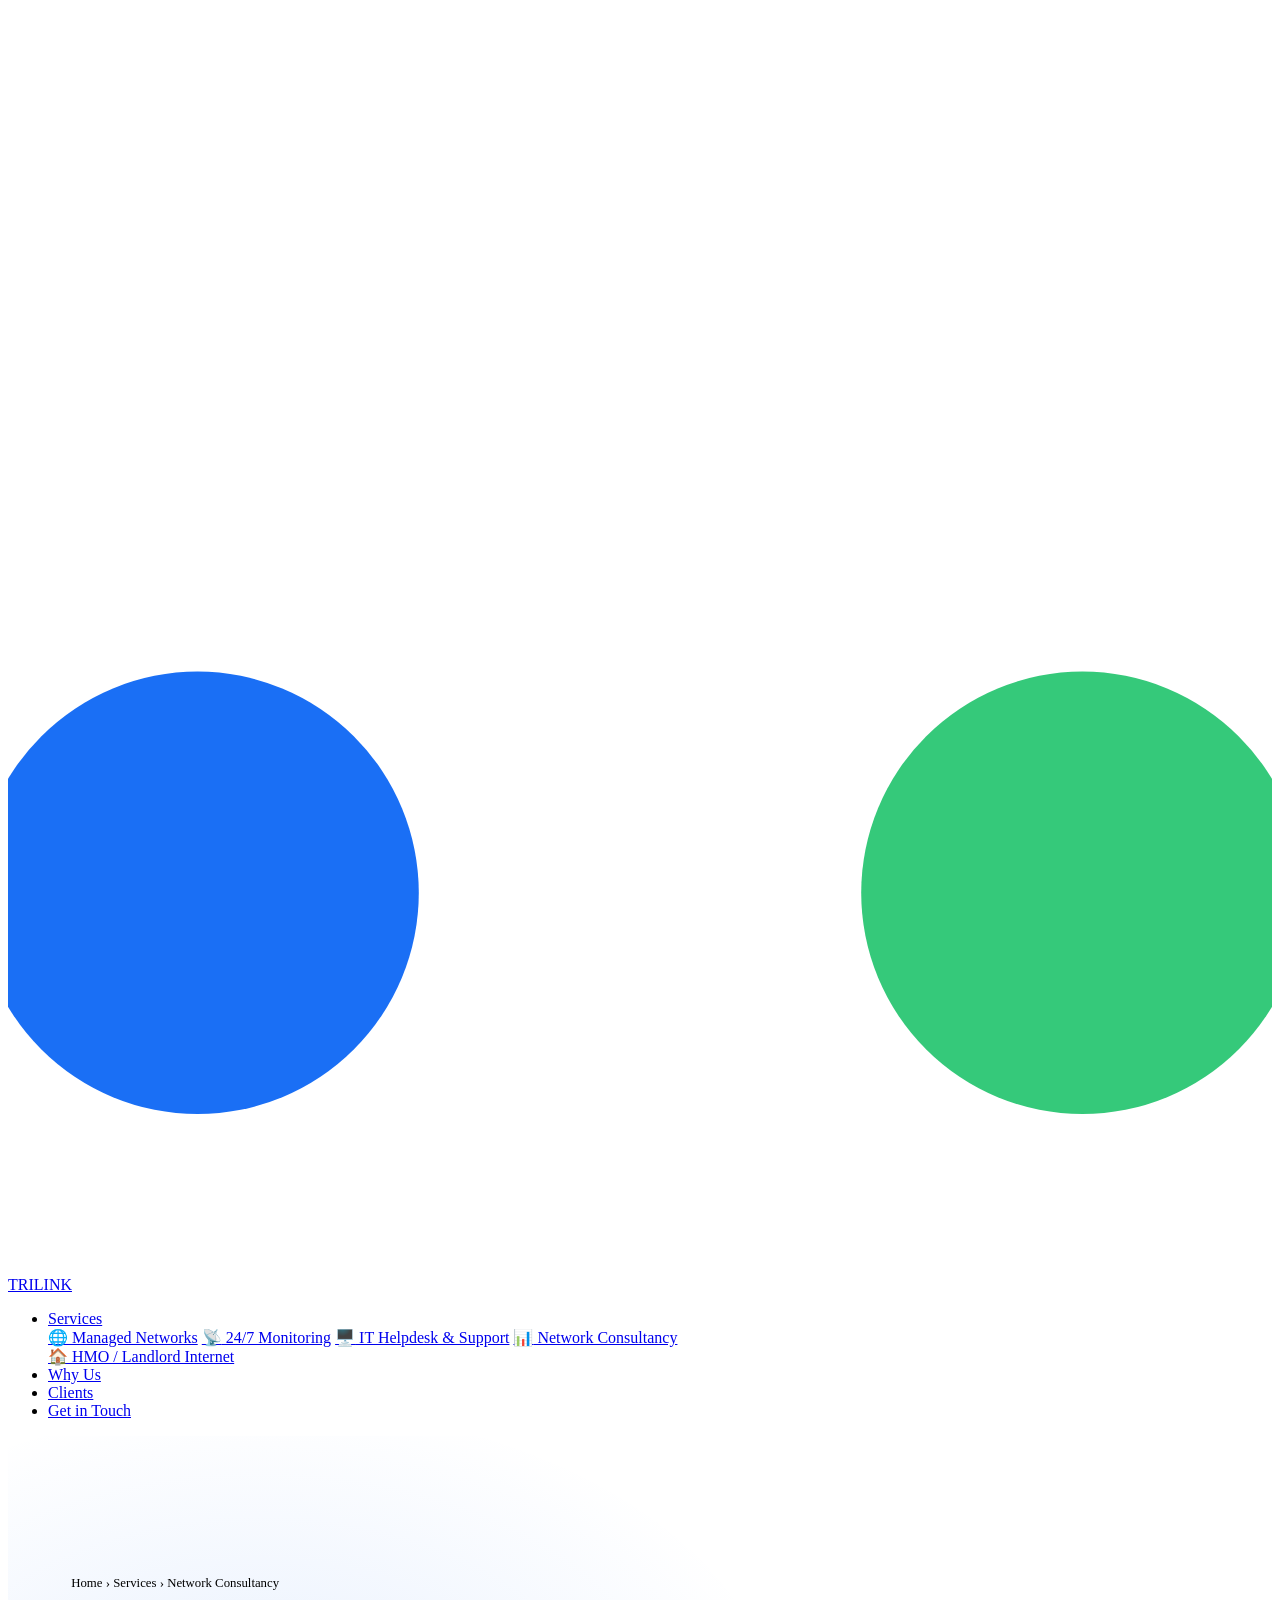
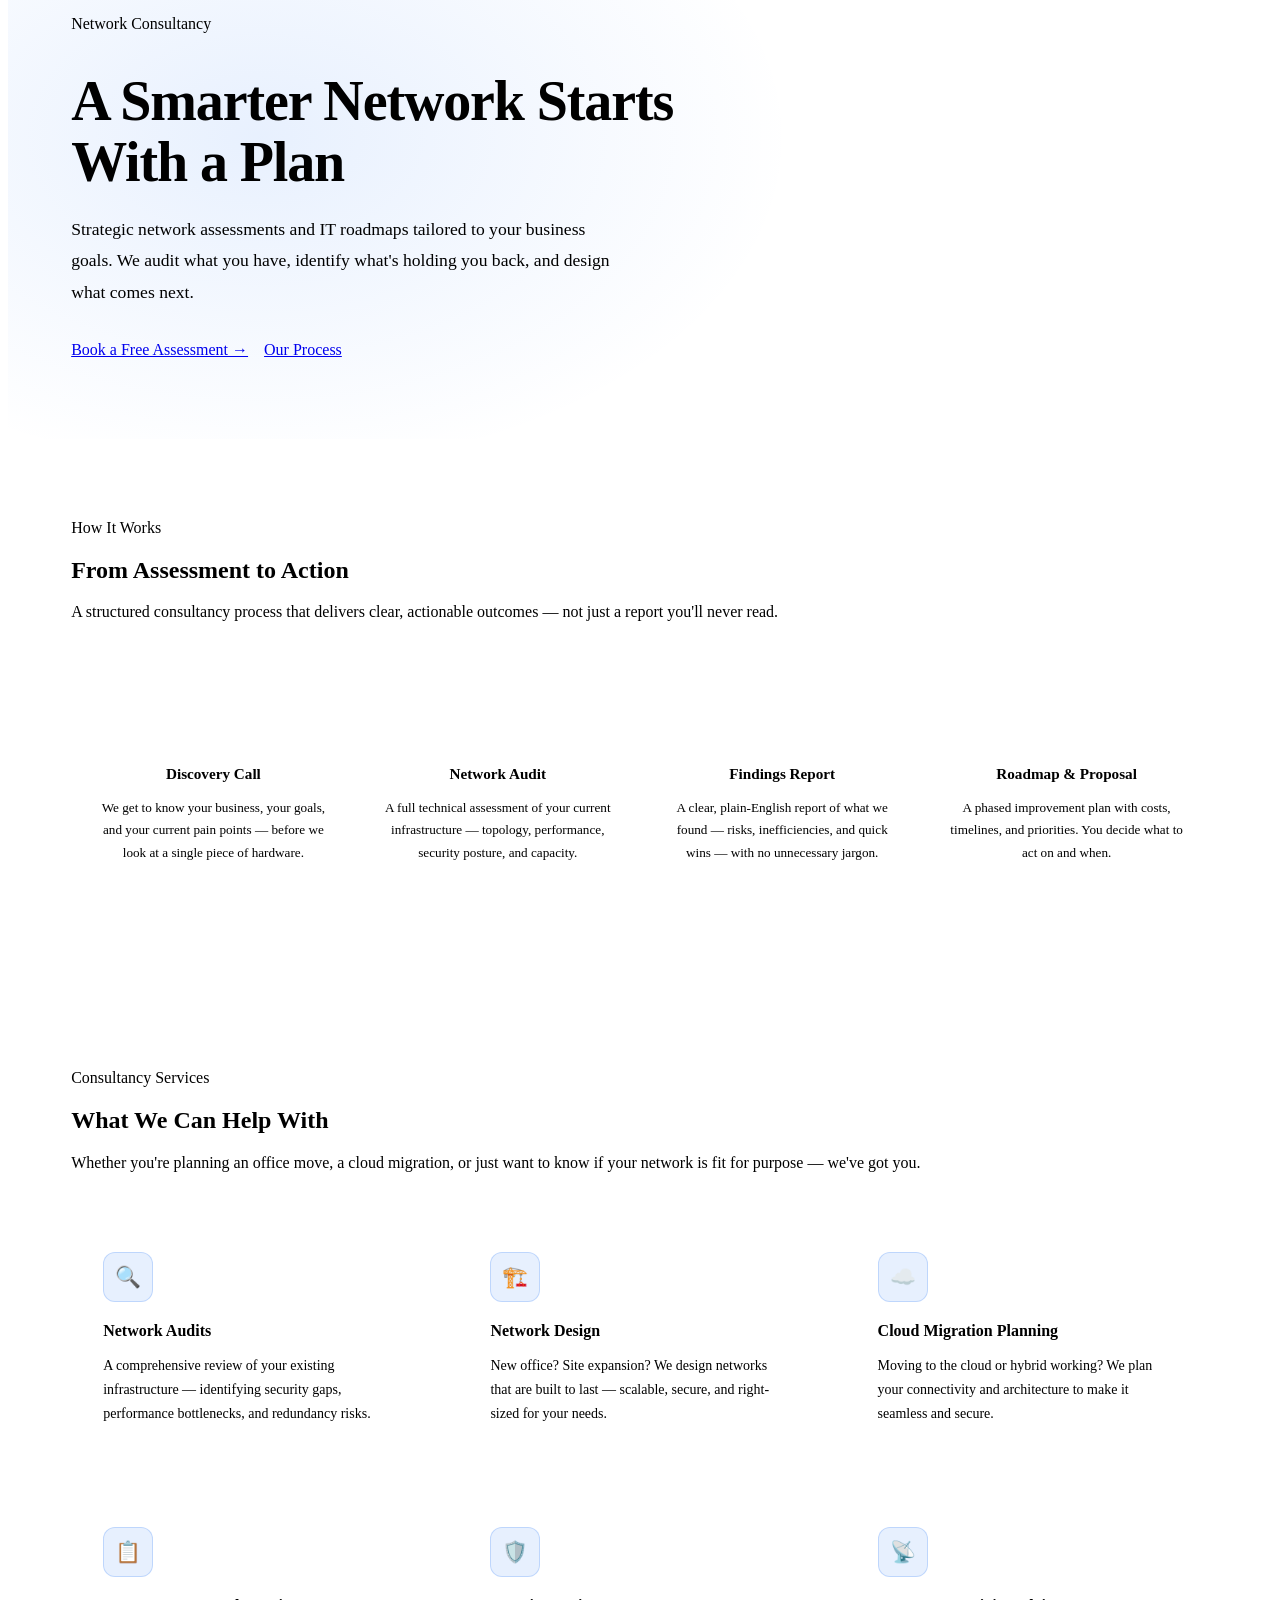
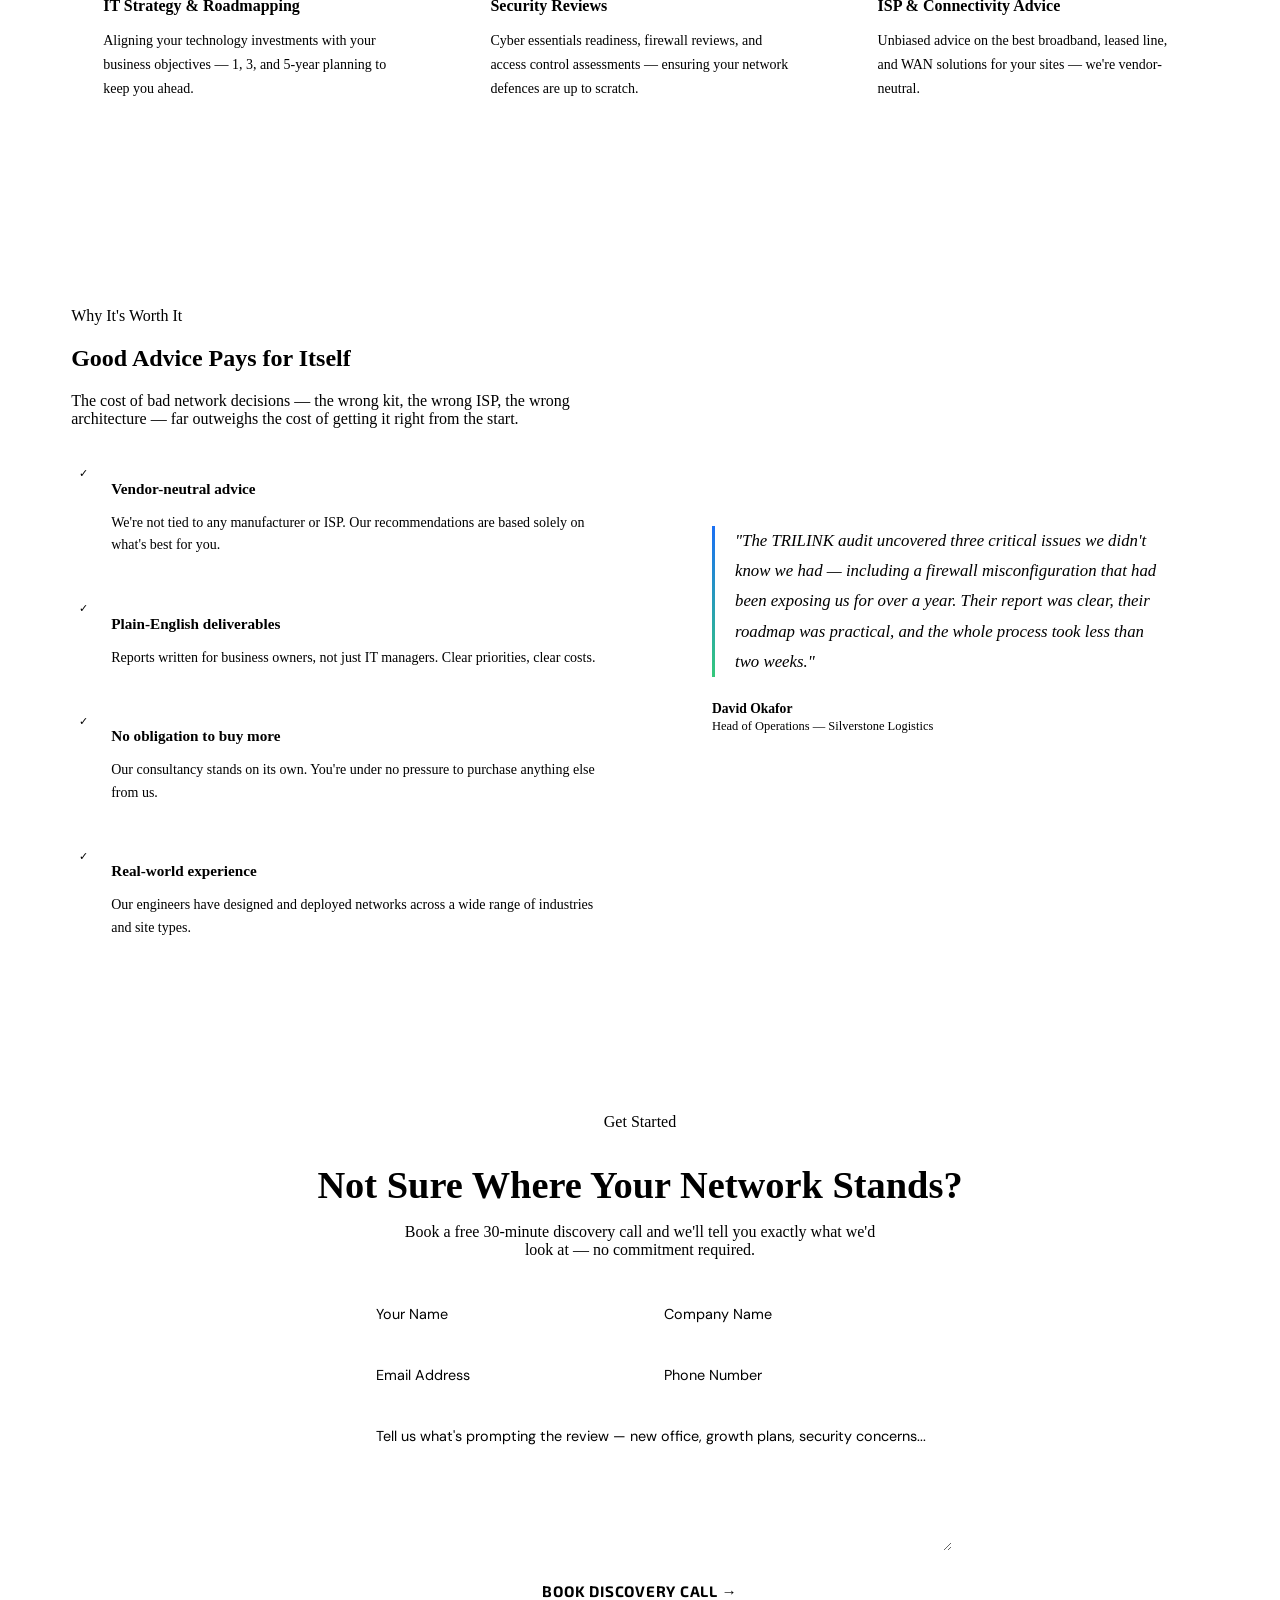
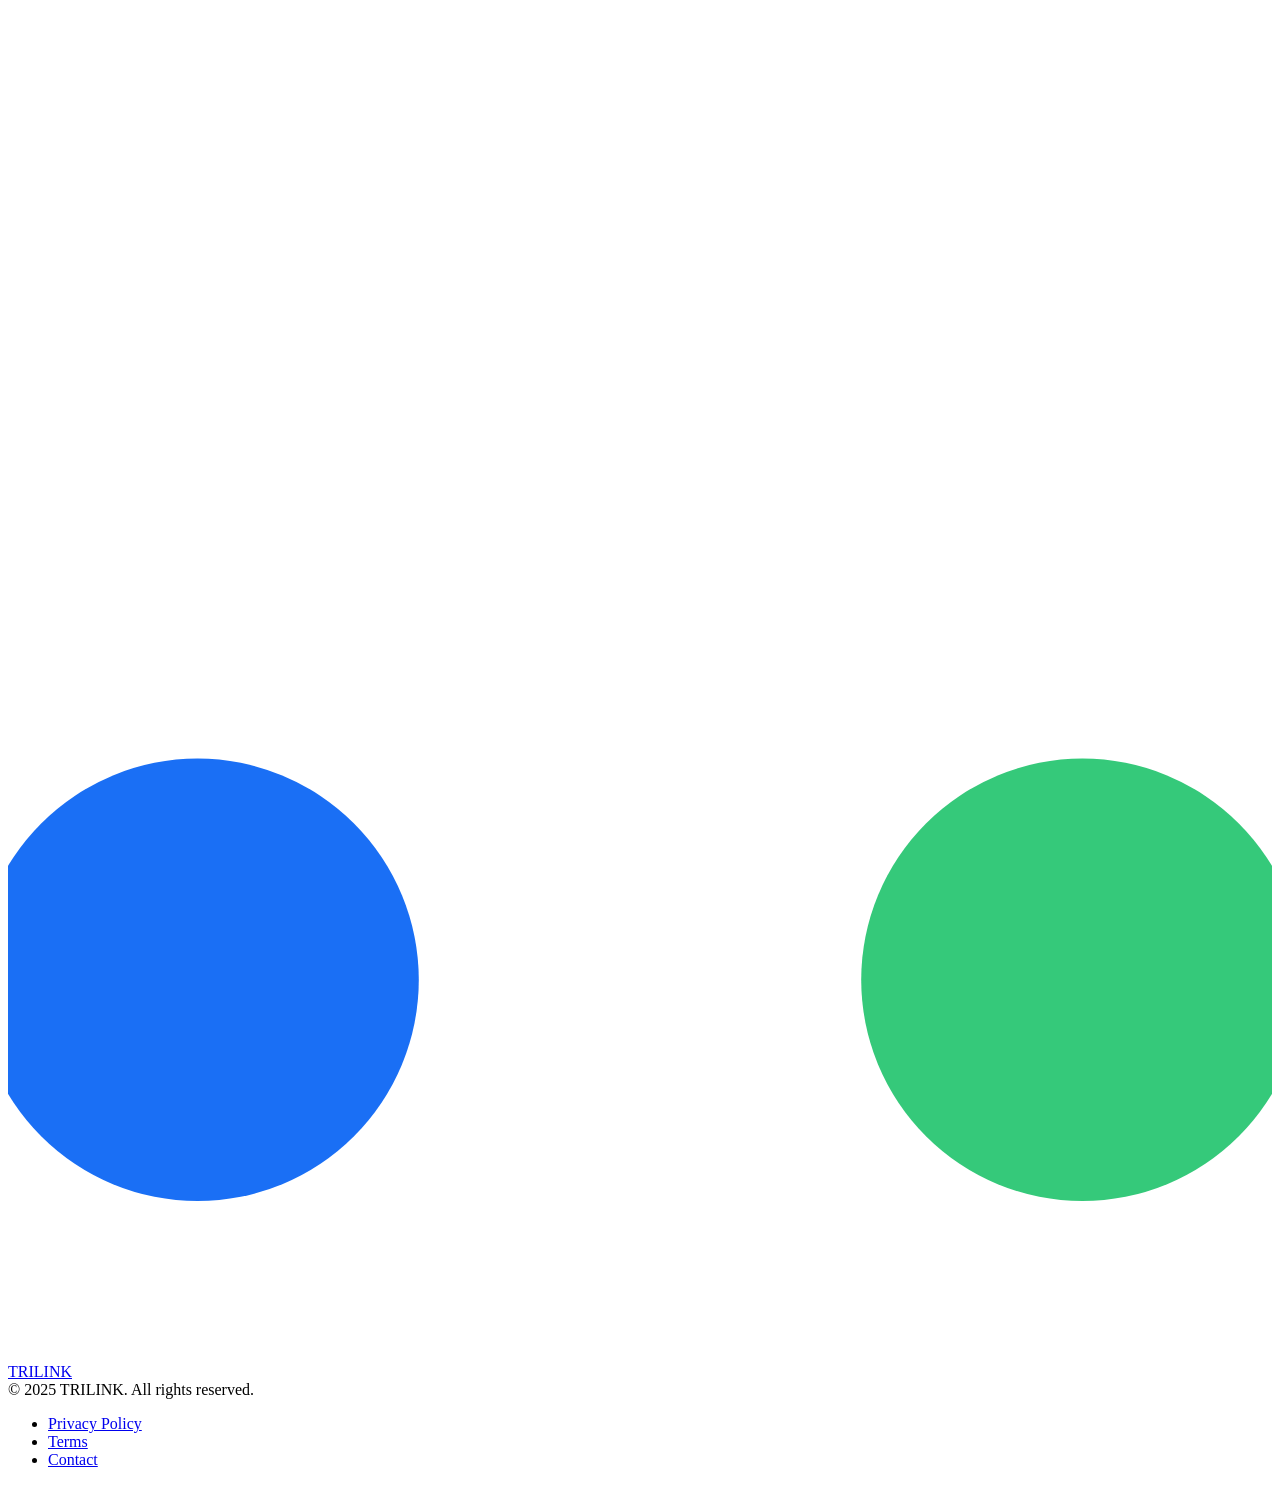
==== consultancy.html @ 0b241320 "Add files via upload" ====
<!DOCTYPE html>
<html lang="en">
<head>
<meta charset="UTF-8">
<meta name="viewport" content="width=device-width, initial-scale=1.0">
<title>Network Consultancy – TRILINK</title>
<link rel="preconnect" href="https://fonts.googleapis.com">
<link href="https://fonts.googleapis.com/css2?family=Exo+2:wght@300;400;600;700;800&family=DM+Sans:wght@300;400;500&display=swap" rel="stylesheet">
<link rel="stylesheet" href="shared.css">
<style>
  .page-hero { padding: 140px 5% 80px; position: relative; overflow: hidden; }
  .page-hero-bg { position: absolute; inset: 0; background: radial-gradient(ellipse 60% 80% at 20% 50%, rgba(26,111,245,0.1) 0%, transparent 70%); }
  .page-hero-grid { position: absolute; inset: 0; opacity: 0.03; background-image: linear-gradient(rgba(255,255,255,0.5) 1px, transparent 1px), linear-gradient(90deg, rgba(255,255,255,0.5) 1px, transparent 1px); background-size: 60px 60px; }
  .page-hero-inner { position: relative; z-index: 2; max-width: 700px; }
  .breadcrumb { font-size: 0.8rem; color: var(--muted); margin-bottom: 1.5rem; }
  .breadcrumb a { color: var(--muted); text-decoration: none; }
  .breadcrumb a:hover { color: var(--white); }
  .page-hero h1 { font-size: clamp(2.2rem, 5vw, 3.5rem); font-weight: 800; line-height: 1.1; letter-spacing: -0.02em; margin-bottom: 1.25rem; }
  .page-hero p { font-size: 1.1rem; color: var(--muted); line-height: 1.8; font-weight: 300; margin-bottom: 2rem; max-width: 560px; }
  .hero-btns { display: flex; gap: 1rem; flex-wrap: wrap; }
  section { padding: 80px 5%; }
  .process { background: var(--navy2); }
  .process-steps { display: grid; grid-template-columns: repeat(auto-fit, minmax(200px, 1fr)); gap: 0; margin-top: 3rem; position: relative; }
  .process-step { padding: 2rem 1.5rem; position: relative; text-align: center; }
  .step-num { font-family: 'Exo 2', sans-serif; font-size: 3rem; font-weight: 800; background: var(--grad-text); -webkit-background-clip: text; -webkit-text-fill-color: transparent; background-clip: text; line-height: 1; margin-bottom: 1rem; }
  .process-step h3 { font-size: 0.95rem; font-weight: 700; margin-bottom: 0.6rem; }
  .process-step p { font-size: 0.825rem; color: var(--muted); line-height: 1.7; font-weight: 300; }
  .features-grid { display: grid; grid-template-columns: repeat(auto-fit, minmax(280px, 1fr)); gap: 1.5rem; margin-top: 3rem; }
  .feature-card { background: var(--navy2); border: 1px solid var(--border); border-radius: 16px; padding: 2rem; transition: border-color 0.3s, transform 0.3s; }
  .feature-card:hover { border-color: rgba(26,111,245,0.4); transform: translateY(-4px); }
  .feature-icon { width: 48px; height: 48px; border-radius: 12px; background: rgba(26,111,245,0.1); border: 1px solid rgba(26,111,245,0.2); display: flex; align-items: center; justify-content: center; font-size: 1.3rem; margin-bottom: 1.25rem; }
  .feature-card h3 { font-size: 1rem; font-weight: 700; margin-bottom: 0.6rem; }
  .feature-card p { font-size: 0.875rem; color: var(--muted); line-height: 1.7; font-weight: 300; }
  .benefits-grid { display: grid; grid-template-columns: 1fr 1fr; gap: 4rem; align-items: center; }
  .benefit-list { display: flex; flex-direction: column; gap: 1.5rem; margin-top: 2rem; }
  .benefit-item { display: flex; gap: 1rem; align-items: flex-start; }
  .benefit-check { width: 24px; height: 24px; border-radius: 50%; background: var(--grad); display: flex; align-items: center; justify-content: center; font-size: 0.7rem; flex-shrink: 0; margin-top: 2px; }
  .benefit-item h4 { font-size: 0.95rem; font-weight: 700; margin-bottom: 0.3rem; }
  .benefit-item p { font-size: 0.875rem; color: var(--muted); line-height: 1.6; font-weight: 300; }
  .quote-panel { background: var(--navy3); border: 1px solid var(--border); border-radius: 20px; padding: 2.5rem; }
  .quote-text { font-size: 1.05rem; line-height: 1.8; color: var(--muted); font-style: italic; font-weight: 300; margin-bottom: 1.5rem; border-left: 3px solid; border-image: linear-gradient(to bottom, #1a6ff5, #35c97a) 1; padding-left: 1.25rem; }
  .quote-author { font-size: 0.85rem; font-weight: 600; }
  .quote-role { font-size: 0.78rem; color: var(--muted); margin-top: 2px; }
  .cta-band { background: var(--navy2); border-top: 1px solid var(--border); border-bottom: 1px solid var(--border); padding: 80px 5%; text-align: center; }
  .cta-band h2 { font-size: clamp(1.8rem, 3vw, 2.5rem); font-weight: 800; margin-bottom: 1rem; }
  .cta-band p { color: var(--muted); max-width: 480px; margin: 0 auto 2rem; font-weight: 300; }
  .contact-form { display: flex; flex-direction: column; gap: 1rem; max-width: 560px; margin: 0 auto; text-align: left; }
  .form-row { display: grid; grid-template-columns: 1fr 1fr; gap: 1rem; }
  input, textarea { background: var(--navy); border: 1px solid var(--border); border-radius: 8px; padding: 0.85rem 1rem; color: var(--white); font-family: 'DM Sans', sans-serif; font-size: 0.9rem; width: 100%; transition: border-color 0.2s; outline: none; }
  input:focus, textarea:focus { border-color: rgba(26,111,245,0.5); }
  input::placeholder, textarea::placeholder { color: var(--muted); }
  textarea { resize: vertical; min-height: 110px; }
  .submit-btn { background: var(--grad); color: var(--white); border: none; padding: 0.95rem 2rem; border-radius: 8px; font-family: 'Exo 2', sans-serif; font-weight: 700; font-size: 0.95rem; letter-spacing: 0.05em; cursor: pointer; text-transform: uppercase; transition: opacity 0.2s; }
  .submit-btn:hover { opacity: 0.9; }
  @media (max-width: 768px) { .benefits-grid { grid-template-columns: 1fr; } .form-row { grid-template-columns: 1fr; } }
</style>
</head>
<body>
<nav>
  <a href="index.html" class="logo">
    <div class="logo-mark">
      <svg viewBox="0 0 40 40" fill="none" xmlns="http://www.w3.org/2000/svg">
        <defs><linearGradient id="lg" x1="0" y1="0" x2="40" y2="40" gradientUnits="userSpaceOnUse"><stop offset="0%" stop-color="#1a6ff5"/><stop offset="100%" stop-color="#35c97a"/></linearGradient></defs>
        <path d="M 13,-32 A 40,40 0 0,1 34.5,20" fill="none" stroke="#1a6ff5" stroke-width="5.5" stroke-linecap="round" transform="translate(20,20)"/>
        <path d="M 28,20 A 40,40 0 0,1 -28,20" fill="none" stroke="#35c97a" stroke-width="5.5" stroke-linecap="round" transform="translate(20,20)"/>
        <path d="M -34.5,20 A 40,40 0 0,1 -13,-32" fill="none" stroke="#1a8af0" stroke-width="5.5" stroke-linecap="round" transform="translate(20,20)"/>
        <circle cx="20" cy="-12" r="7" fill="#1a6ff5" transform="translate(0,0)"/>
        <circle cx="34" cy="28" r="7" fill="#35c97a" transform="translate(0,0)"/>
        <circle cx="6" cy="28" r="7" fill="#1a6ff5" transform="translate(0,0)"/>
      </svg>
    </div>
    <span class="logo-text">TRILINK</span>
  </a>
  <ul class="nav-links">
    <li class="has-dropdown">
      <a href="#">Services</a>
      <div class="dropdown">
        <a href="managed-networks.html"><span class="dd-icon">🌐</span> Managed Networks</a>
        <a href="monitoring.html"><span class="dd-icon">📡</span> 24/7 Monitoring</a>
        <a href="helpdesk.html"><span class="dd-icon">🖥️</span> IT Helpdesk &amp; Support</a>
        <a href="consultancy.html"><span class="dd-icon">📊</span> Network Consultancy</a>
        <div class="dropdown-divider"></div>
        <a href="hmo-internet.html"><span class="dd-icon">🏠</span> HMO / Landlord Internet</a>
      </div>
    </li>
    <li><a href="index.html#why">Why Us</a></li>
    <li><a href="index.html#testimonials">Clients</a></li>
    <li><a href="index.html#contact" class="nav-cta">Get in Touch</a></li>
  </ul>
</nav>

<div class="page-hero">
  <div class="page-hero-bg"></div>
  <div class="page-hero-grid"></div>
  <div class="page-hero-inner">
    <div class="breadcrumb"><a href="index.html">Home</a> › Services › Network Consultancy</div>
    <div class="section-label">Network Consultancy</div>
    <h1>A Smarter Network <span class="grad-word">Starts With a Plan</span></h1>
    <p>Strategic network assessments and IT roadmaps tailored to your business goals. We audit what you have, identify what's holding you back, and design what comes next.</p>
    <div class="hero-btns">
      <a href="#contact" class="btn-primary">Book a Free Assessment →</a>
      <a href="#process" class="btn-secondary">Our Process</a>
    </div>
  </div>
</div>

<section class="process" id="process">
  <div class="section-label">How It Works</div>
  <h2 class="section-title">From Assessment to Action</h2>
  <p class="section-sub">A structured consultancy process that delivers clear, actionable outcomes — not just a report you'll never read.</p>
  <div class="process-steps">
    <div class="process-step">
      <div class="step-num">01</div>
      <h3>Discovery Call</h3>
      <p>We get to know your business, your goals, and your current pain points — before we look at a single piece of hardware.</p>
    </div>
    <div class="process-step">
      <div class="step-num">02</div>
      <h3>Network Audit</h3>
      <p>A full technical assessment of your current infrastructure — topology, performance, security posture, and capacity.</p>
    </div>
    <div class="process-step">
      <div class="step-num">03</div>
      <h3>Findings Report</h3>
      <p>A clear, plain-English report of what we found — risks, inefficiencies, and quick wins — with no unnecessary jargon.</p>
    </div>
    <div class="process-step">
      <div class="step-num">04</div>
      <h3>Roadmap & Proposal</h3>
      <p>A phased improvement plan with costs, timelines, and priorities. You decide what to act on and when.</p>
    </div>
  </div>
</section>

<section id="features">
  <div class="section-label">Consultancy Services</div>
  <h2 class="section-title">What We Can Help With</h2>
  <p class="section-sub">Whether you're planning an office move, a cloud migration, or just want to know if your network is fit for purpose — we've got you.</p>
  <div class="features-grid">
    <div class="feature-card">
      <div class="feature-icon">🔍</div>
      <h3>Network Audits</h3>
      <p>A comprehensive review of your existing infrastructure — identifying security gaps, performance bottlenecks, and redundancy risks.</p>
    </div>
    <div class="feature-card">
      <div class="feature-icon">🏗️</div>
      <h3>Network Design</h3>
      <p>New office? Site expansion? We design networks that are built to last — scalable, secure, and right-sized for your needs.</p>
    </div>
    <div class="feature-card">
      <div class="feature-icon">☁️</div>
      <h3>Cloud Migration Planning</h3>
      <p>Moving to the cloud or hybrid working? We plan your connectivity and architecture to make it seamless and secure.</p>
    </div>
    <div class="feature-card">
      <div class="feature-icon">📋</div>
      <h3>IT Strategy & Roadmapping</h3>
      <p>Aligning your technology investments with your business objectives — 1, 3, and 5-year planning to keep you ahead.</p>
    </div>
    <div class="feature-card">
      <div class="feature-icon">🛡️</div>
      <h3>Security Reviews</h3>
      <p>Cyber essentials readiness, firewall reviews, and access control assessments — ensuring your network defences are up to scratch.</p>
    </div>
    <div class="feature-card">
      <div class="feature-icon">📡</div>
      <h3>ISP & Connectivity Advice</h3>
      <p>Unbiased advice on the best broadband, leased line, and WAN solutions for your sites — we're vendor-neutral.</p>
    </div>
  </div>
</section>

<section>
  <div class="benefits-grid">
    <div>
      <div class="section-label">Why It's Worth It</div>
      <h2 class="section-title">Good Advice Pays for <span class="grad-word">Itself</span></h2>
      <p class="section-sub">The cost of bad network decisions — the wrong kit, the wrong ISP, the wrong architecture — far outweighs the cost of getting it right from the start.</p>
      <div class="benefit-list">
        <div class="benefit-item">
          <div class="benefit-check">✓</div>
          <div><h4>Vendor-neutral advice</h4><p>We're not tied to any manufacturer or ISP. Our recommendations are based solely on what's best for you.</p></div>
        </div>
        <div class="benefit-item">
          <div class="benefit-check">✓</div>
          <div><h4>Plain-English deliverables</h4><p>Reports written for business owners, not just IT managers. Clear priorities, clear costs.</p></div>
        </div>
        <div class="benefit-item">
          <div class="benefit-check">✓</div>
          <div><h4>No obligation to buy more</h4><p>Our consultancy stands on its own. You're under no pressure to purchase anything else from us.</p></div>
        </div>
        <div class="benefit-item">
          <div class="benefit-check">✓</div>
          <div><h4>Real-world experience</h4><p>Our engineers have designed and deployed networks across a wide range of industries and site types.</p></div>
        </div>
      </div>
    </div>
    <div class="quote-panel">
      <div class="quote-text">"The TRILINK audit uncovered three critical issues we didn't know we had — including a firewall misconfiguration that had been exposing us for over a year. Their report was clear, their roadmap was practical, and the whole process took less than two weeks."</div>
      <div class="quote-author">David Okafor</div>
      <div class="quote-role">Head of Operations — Silverstone Logistics</div>
    </div>
  </div>
</section>

<section class="cta-band" id="contact">
  <div class="section-label">Get Started</div>
  <h2>Not Sure Where Your Network Stands?</h2>
  <p>Book a free 30-minute discovery call and we'll tell you exactly what we'd look at — no commitment required.</p>
  <form class="contact-form" onsubmit="return false;">
    <div class="form-row">
      <input type="text" placeholder="Your Name" />
      <input type="text" placeholder="Company Name" />
    </div>
    <div class="form-row">
      <input type="email" placeholder="Email Address" />
      <input type="tel" placeholder="Phone Number" />
    </div>
    <textarea placeholder="Tell us what's prompting the review — new office, growth plans, security concerns..."></textarea>
    <button type="submit" class="submit-btn">Book Discovery Call →</button>
  </form>
</section>

<footer>
  <div class="footer-inner">
    <a href="index.html" class="logo">
      <div class="logo-mark">
        <svg viewBox="0 0 40 40" fill="none" xmlns="http://www.w3.org/2000/svg">
          <defs><linearGradient id="lg2" x1="0" y1="0" x2="40" y2="40" gradientUnits="userSpaceOnUse"><stop offset="0%" stop-color="#1a6ff5"/><stop offset="100%" stop-color="#35c97a"/></linearGradient></defs>
          <path d="M 13,-32 A 40,40 0 0,1 34.5,20" fill="none" stroke="#1a6ff5" stroke-width="5.5" stroke-linecap="round" transform="translate(20,20)"/>
          <path d="M 28,20 A 40,40 0 0,1 -28,20" fill="none" stroke="#35c97a" stroke-width="5.5" stroke-linecap="round" transform="translate(20,20)"/>
          <path d="M -34.5,20 A 40,40 0 0,1 -13,-32" fill="none" stroke="#1a8af0" stroke-width="5.5" stroke-linecap="round" transform="translate(20,20)"/>
          <circle cx="20" cy="-12" r="7" fill="#1a6ff5" transform="translate(0,0)"/>
          <circle cx="34" cy="28" r="7" fill="#35c97a" transform="translate(0,0)"/>
          <circle cx="6" cy="28" r="7" fill="#1a6ff5" transform="translate(0,0)"/>
        </svg>
      </div>
      <span class="logo-text">TRILINK</span>
    </a>
    <div class="footer-copy">© 2025 TRILINK. All rights reserved.</div>
    <ul class="footer-links">
      <li><a href="#">Privacy Policy</a></li>
      <li><a href="#">Terms</a></li>
      <li><a href="#contact">Contact</a></li>
    </ul>
  </div>
</footer>
</body>
</html>
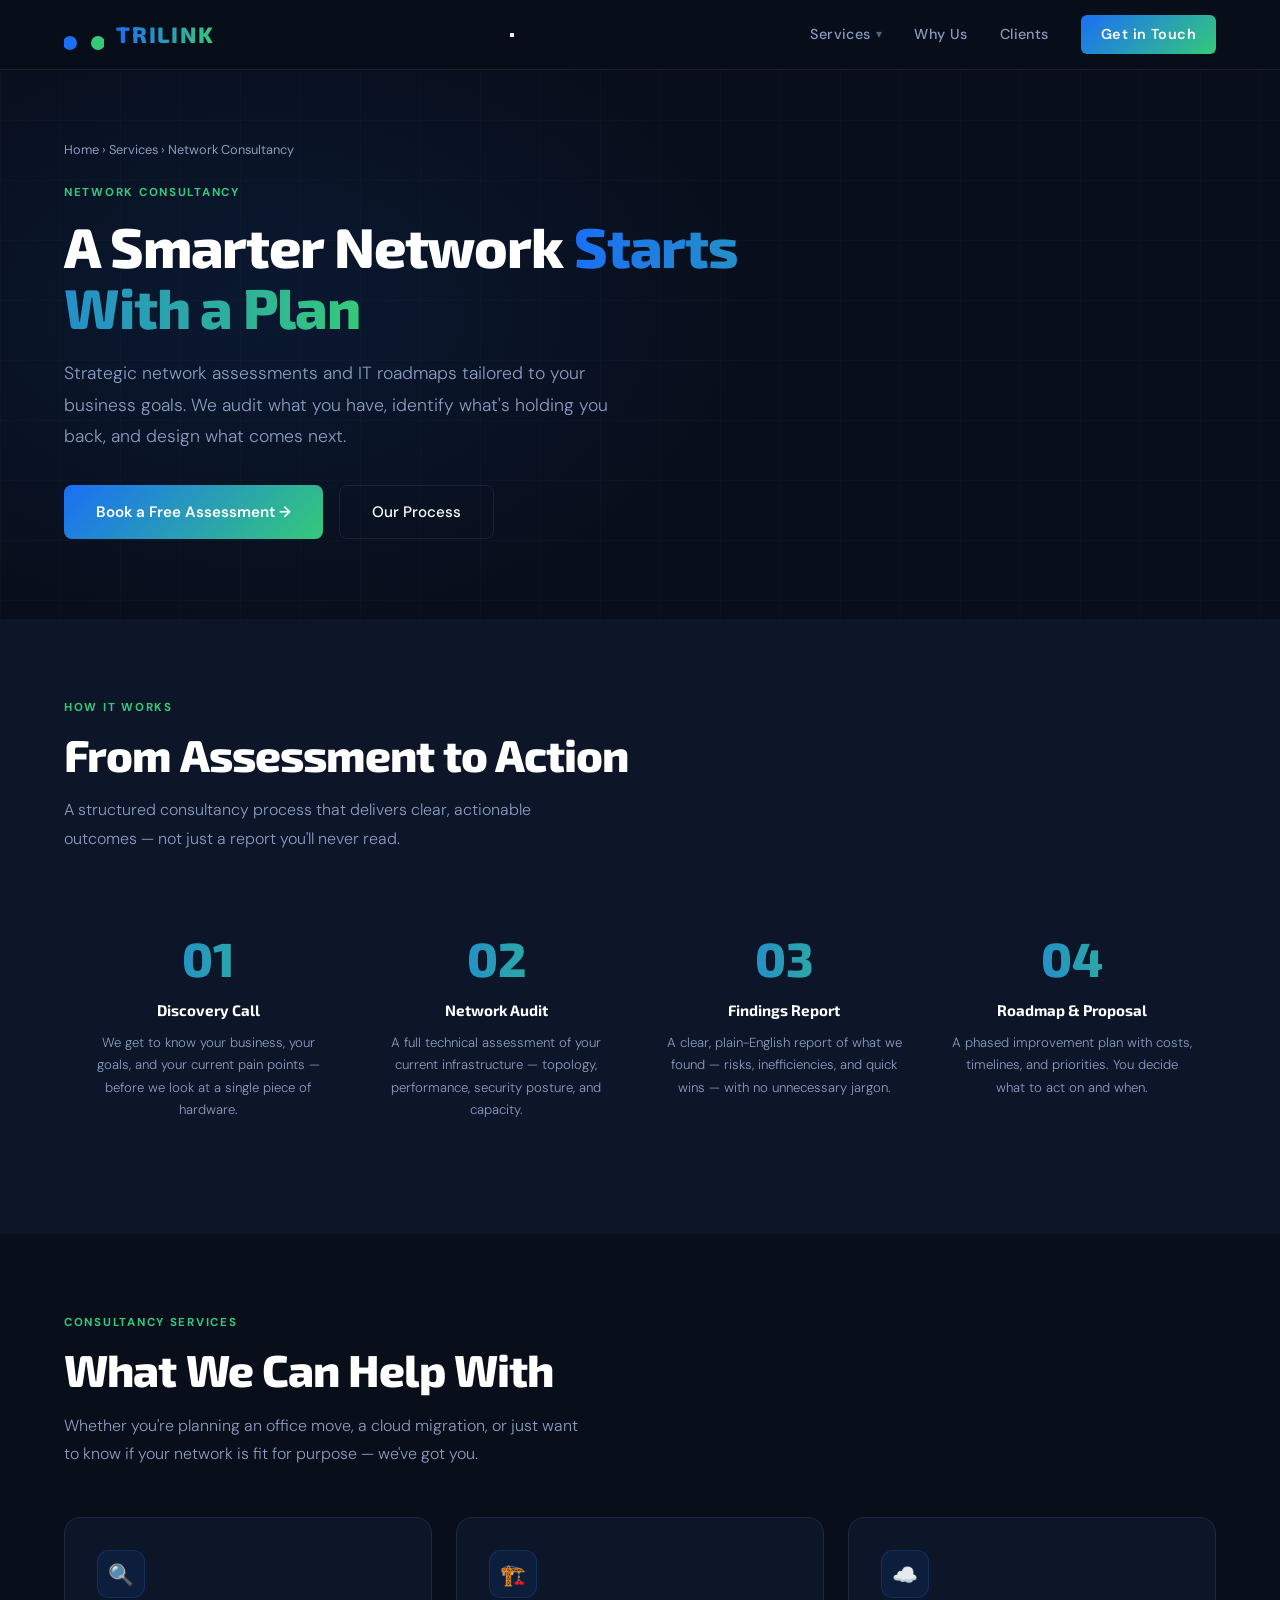
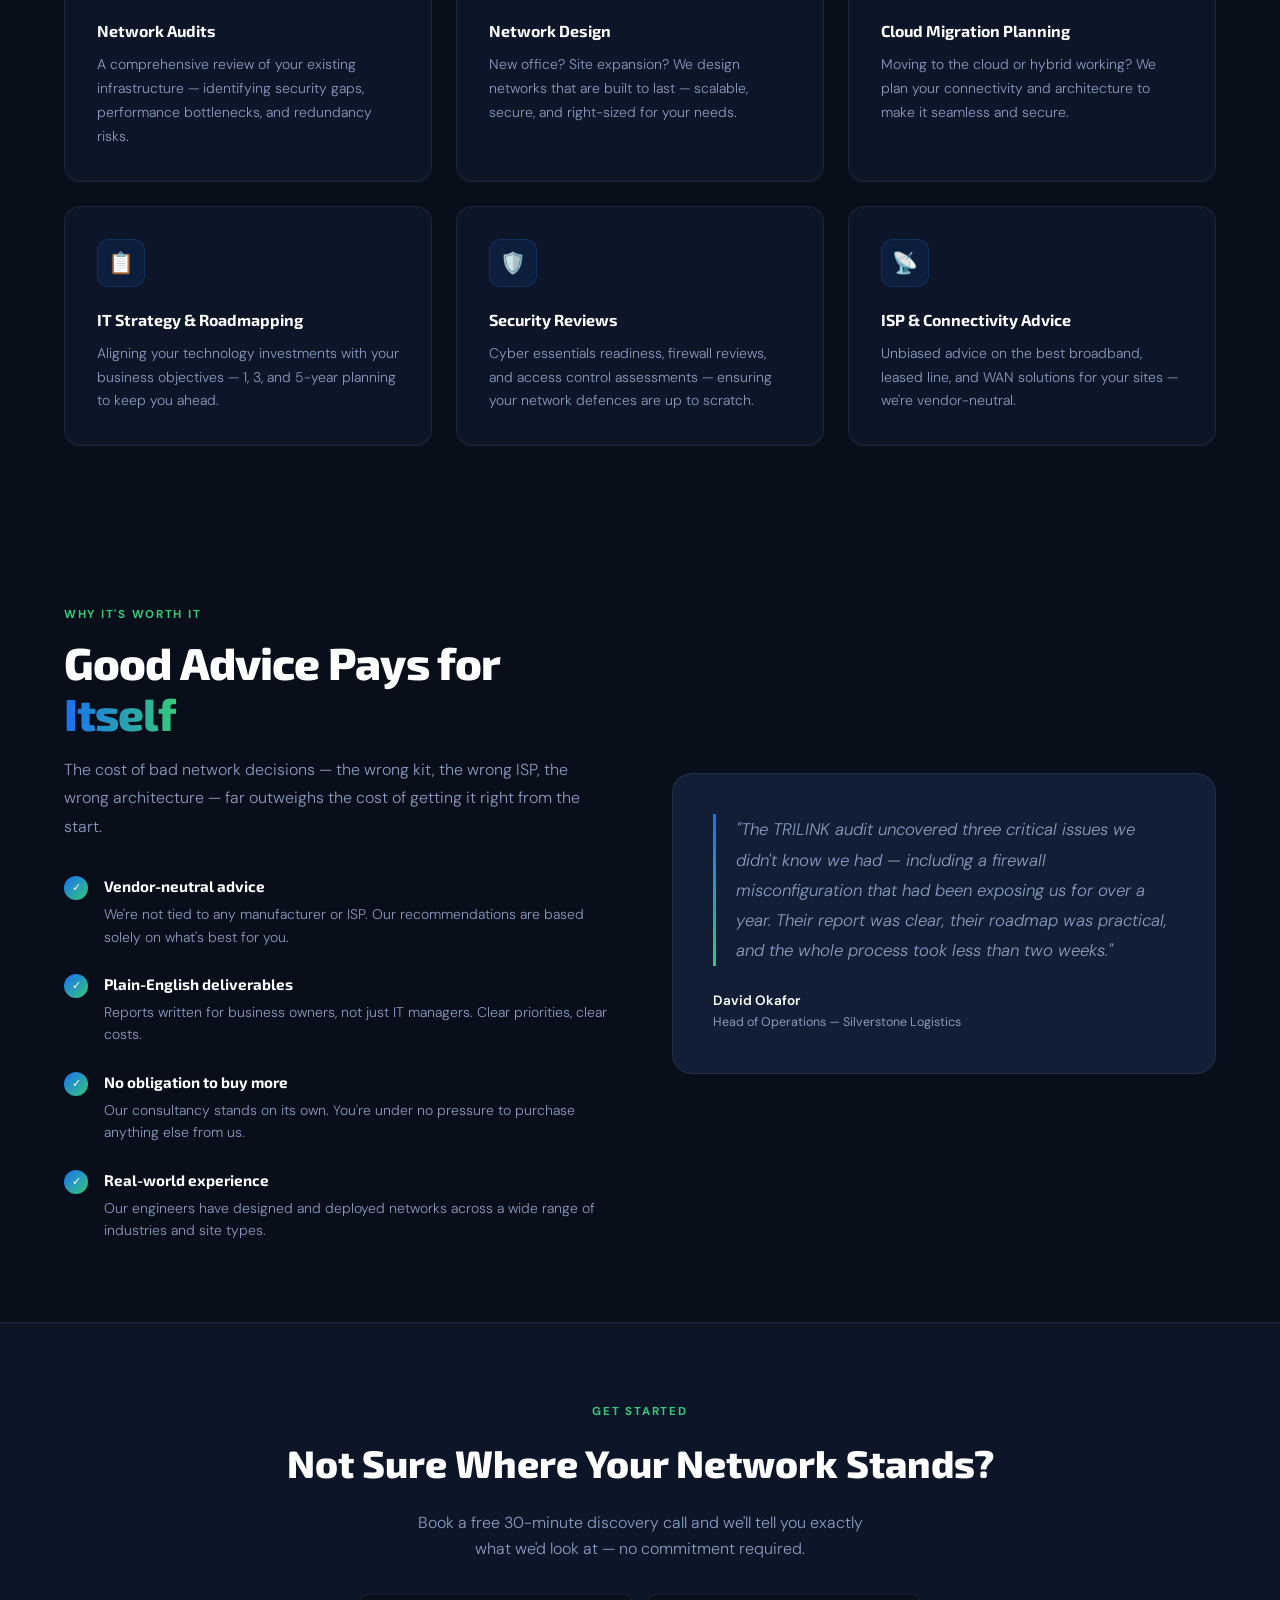
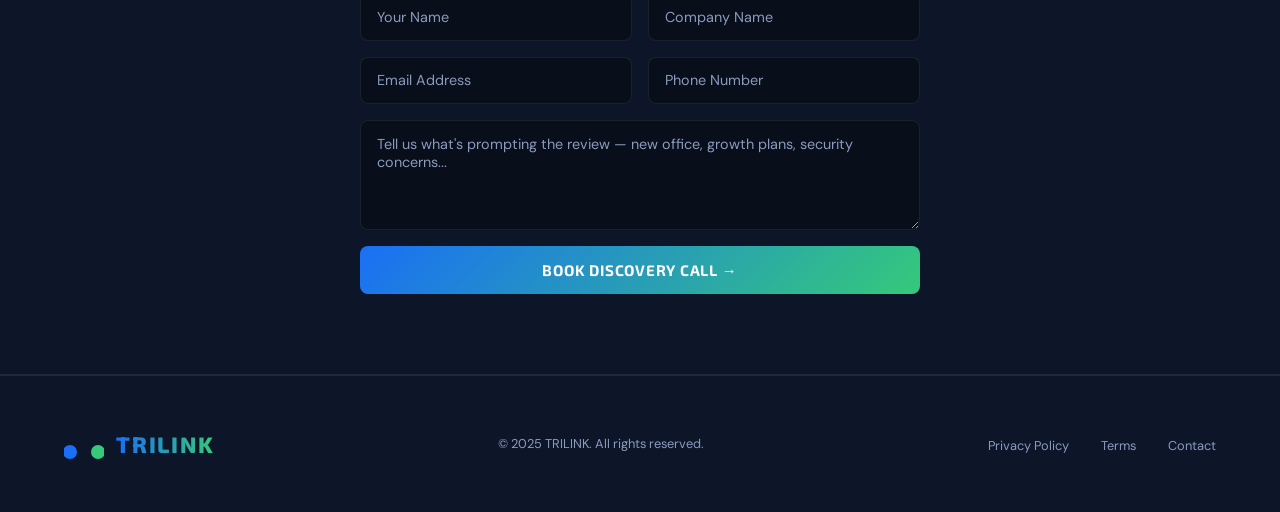
==== commit 1f229ea2: "Add files via upload" ====
--- a/consultancy.html
+++ b/consultancy.html
@@ -71,7 +71,8 @@
     </div>
     <span class="logo-text">TRILINK</span>
   </a>
-  <ul class="nav-links">
+  <button class="hamburger" id="hamburger" aria-label="Toggle menu"><span></span><span></span><span></span></button>
+  <ul class="nav-links" id="nav-links">
     <li class="has-dropdown">
       <a href="#">Services</a>
       <div class="dropdown">
@@ -245,5 +246,38 @@
     </ul>
   </div>
 </footer>
+<script>
+  const hamburger = document.getElementById('hamburger');
+  const navLinks = document.getElementById('nav-links');
+  const servicesToggle = navLinks ? navLinks.querySelector('.has-dropdown > a') : null;
+  const dropdown = navLinks ? navLinks.querySelector('.dropdown') : null;
+
+  if (hamburger) {
+    hamburger.addEventListener('click', () => {
+      hamburger.classList.toggle('open');
+      navLinks.classList.toggle('mobile-open');
+    });
+  }
+
+  if (servicesToggle && dropdown) {
+    servicesToggle.addEventListener('click', (e) => {
+      if (window.innerWidth <= 768) {
+        e.preventDefault();
+        dropdown.classList.toggle('mobile-open');
+      }
+    });
+  }
+
+  if (navLinks) {
+    navLinks.querySelectorAll('a').forEach(link => {
+      link.addEventListener('click', (e) => {
+        if (window.innerWidth <= 768 && !link.closest('.has-dropdown > a')) {
+          hamburger.classList.remove('open');
+          navLinks.classList.remove('mobile-open');
+        }
+      });
+    });
+  }
+</script>
 </body>
 </html>
--- a/shared.css
+++ b/shared.css
@@ -0,0 +1,197 @@
+@import url('https://fonts.googleapis.com/css2?family=Exo+2:wght@300;400;600;700;800&family=DM+Sans:wght@300;400;500&display=swap');
+
+*, *::before, *::after { box-sizing: border-box; margin: 0; padding: 0; }
+
+:root {
+  --navy: #080e1a;
+  --navy2: #0d1629;
+  --navy3: #111e35;
+  --blue: #1a6ff5;
+  --green: #35c97a;
+  --grad: linear-gradient(135deg, #1a6ff5, #35c97a);
+  --grad-text: linear-gradient(90deg, #1a6ff5, #35c97a);
+  --white: #ffffff;
+  --muted: #8a9bbf;
+  --border: rgba(255,255,255,0.08);
+}
+
+html { scroll-behavior: smooth; }
+
+body {
+  font-family: 'DM Sans', sans-serif;
+  background: var(--navy);
+  color: var(--white);
+  line-height: 1.6;
+  overflow-x: hidden;
+}
+
+h1,h2,h3,h4,h5 { font-family: 'Exo 2', sans-serif; }
+
+/* NAV */
+nav {
+  position: fixed; top: 0; left: 0; right: 0; z-index: 100;
+  background: rgba(8,14,26,0.92);
+  backdrop-filter: blur(12px);
+  border-bottom: 1px solid var(--border);
+  padding: 0 5%;
+  display: flex; align-items: center; justify-content: space-between;
+  height: 70px;
+}
+
+.logo {
+  display: flex; align-items: center; gap: 12px;
+  text-decoration: none;
+}
+
+.logo-mark { width: 40px; height: 40px; }
+.logo-mark svg { width: 100%; height: 100%; }
+
+.logo-text {
+  font-family: 'Exo 2', sans-serif;
+  font-size: 1.4rem; font-weight: 800;
+  letter-spacing: 0.08em;
+  background: var(--grad-text);
+  -webkit-background-clip: text;
+  -webkit-text-fill-color: transparent;
+  background-clip: text;
+}
+
+.nav-links { display: flex; gap: 2rem; list-style: none; align-items: center; }
+
+.nav-links > li { position: relative; }
+
+.nav-links a {
+  color: var(--muted);
+  text-decoration: none;
+  font-size: 0.9rem; font-weight: 500;
+  letter-spacing: 0.03em;
+  transition: color 0.2s;
+  display: flex; align-items: center; gap: 5px;
+}
+
+.nav-links a:hover { color: var(--white); }
+
+.nav-cta {
+  background: var(--grad);
+  color: var(--white) !important;
+  padding: 0.5rem 1.25rem;
+  border-radius: 6px;
+  font-weight: 600 !important;
+}
+
+/* DROPDOWN */
+.has-dropdown > a::after {
+  content: '▾';
+  font-size: 0.75rem;
+  opacity: 0.6;
+}
+
+.dropdown {
+  display: none;
+  position: absolute; top: calc(100% + 16px); left: -16px;
+  background: var(--navy2);
+  border: 1px solid var(--border);
+  border-radius: 12px;
+  min-width: 230px;
+  padding: 8px;
+  box-shadow: 0 20px 60px rgba(0,0,0,0.4);
+}
+
+.has-dropdown:hover .dropdown { display: block; }
+
+.dropdown a {
+  display: flex; align-items: center; gap: 10px;
+  padding: 10px 14px;
+  border-radius: 8px;
+  font-size: 0.875rem;
+  color: var(--muted) !important;
+  transition: background 0.15s, color 0.15s;
+  white-space: nowrap;
+}
+
+.dropdown a:hover {
+  background: var(--navy3);
+  color: var(--white) !important;
+}
+
+.dropdown a .dd-icon {
+  width: 28px; height: 28px;
+  background: rgba(26,111,245,0.12);
+  border-radius: 6px;
+  display: flex; align-items: center; justify-content: center;
+  font-size: 0.85rem;
+  flex-shrink: 0;
+}
+
+.dropdown-divider {
+  height: 1px;
+  background: var(--border);
+  margin: 6px 8px;
+}
+
+/* BUTTONS */
+.btn-primary {
+  background: var(--grad);
+  color: var(--white);
+  padding: 0.85rem 2rem;
+  border-radius: 8px;
+  text-decoration: none;
+  font-weight: 600; font-size: 0.95rem;
+  transition: opacity 0.2s, transform 0.2s;
+  display: inline-flex; align-items: center; gap: 8px;
+}
+.btn-primary:hover { opacity: 0.9; transform: translateY(-2px); }
+
+.btn-secondary {
+  background: transparent;
+  color: var(--white);
+  padding: 0.85rem 2rem;
+  border-radius: 8px;
+  text-decoration: none;
+  font-weight: 500; font-size: 0.95rem;
+  border: 1px solid var(--border);
+  transition: border-color 0.2s, background 0.2s;
+  display: inline-flex; align-items: center; gap: 8px;
+}
+.btn-secondary:hover { border-color: rgba(255,255,255,0.25); background: rgba(255,255,255,0.04); }
+
+/* SECTION */
+.section-label {
+  font-size: 0.72rem; letter-spacing: 0.15em;
+  text-transform: uppercase; color: var(--green);
+  font-weight: 700; margin-bottom: 0.75rem;
+}
+.section-title {
+  font-size: clamp(1.8rem, 4vw, 2.8rem);
+  font-weight: 800; line-height: 1.15;
+  letter-spacing: -0.02em; margin-bottom: 1rem;
+}
+.section-sub {
+  font-size: 1rem; color: var(--muted);
+  max-width: 520px; line-height: 1.8; font-weight: 300;
+}
+.grad-word {
+  background: var(--grad-text);
+  -webkit-background-clip: text;
+  -webkit-text-fill-color: transparent;
+  background-clip: text;
+}
+
+/* FOOTER */
+footer {
+  background: var(--navy2);
+  border-top: 1px solid var(--border);
+  padding: 3rem 5%;
+}
+.footer-inner {
+  display: flex; justify-content: space-between; align-items: center;
+  flex-wrap: wrap; gap: 2rem;
+}
+.footer-copy { font-size: 0.8rem; color: var(--muted); }
+.footer-links { display: flex; gap: 2rem; list-style: none; }
+.footer-links a { font-size: 0.8rem; color: var(--muted); text-decoration: none; transition: color 0.2s; }
+.footer-links a:hover { color: var(--white); }
+
+@media (max-width: 768px) {
+  .nav-links { display: none; }
+}
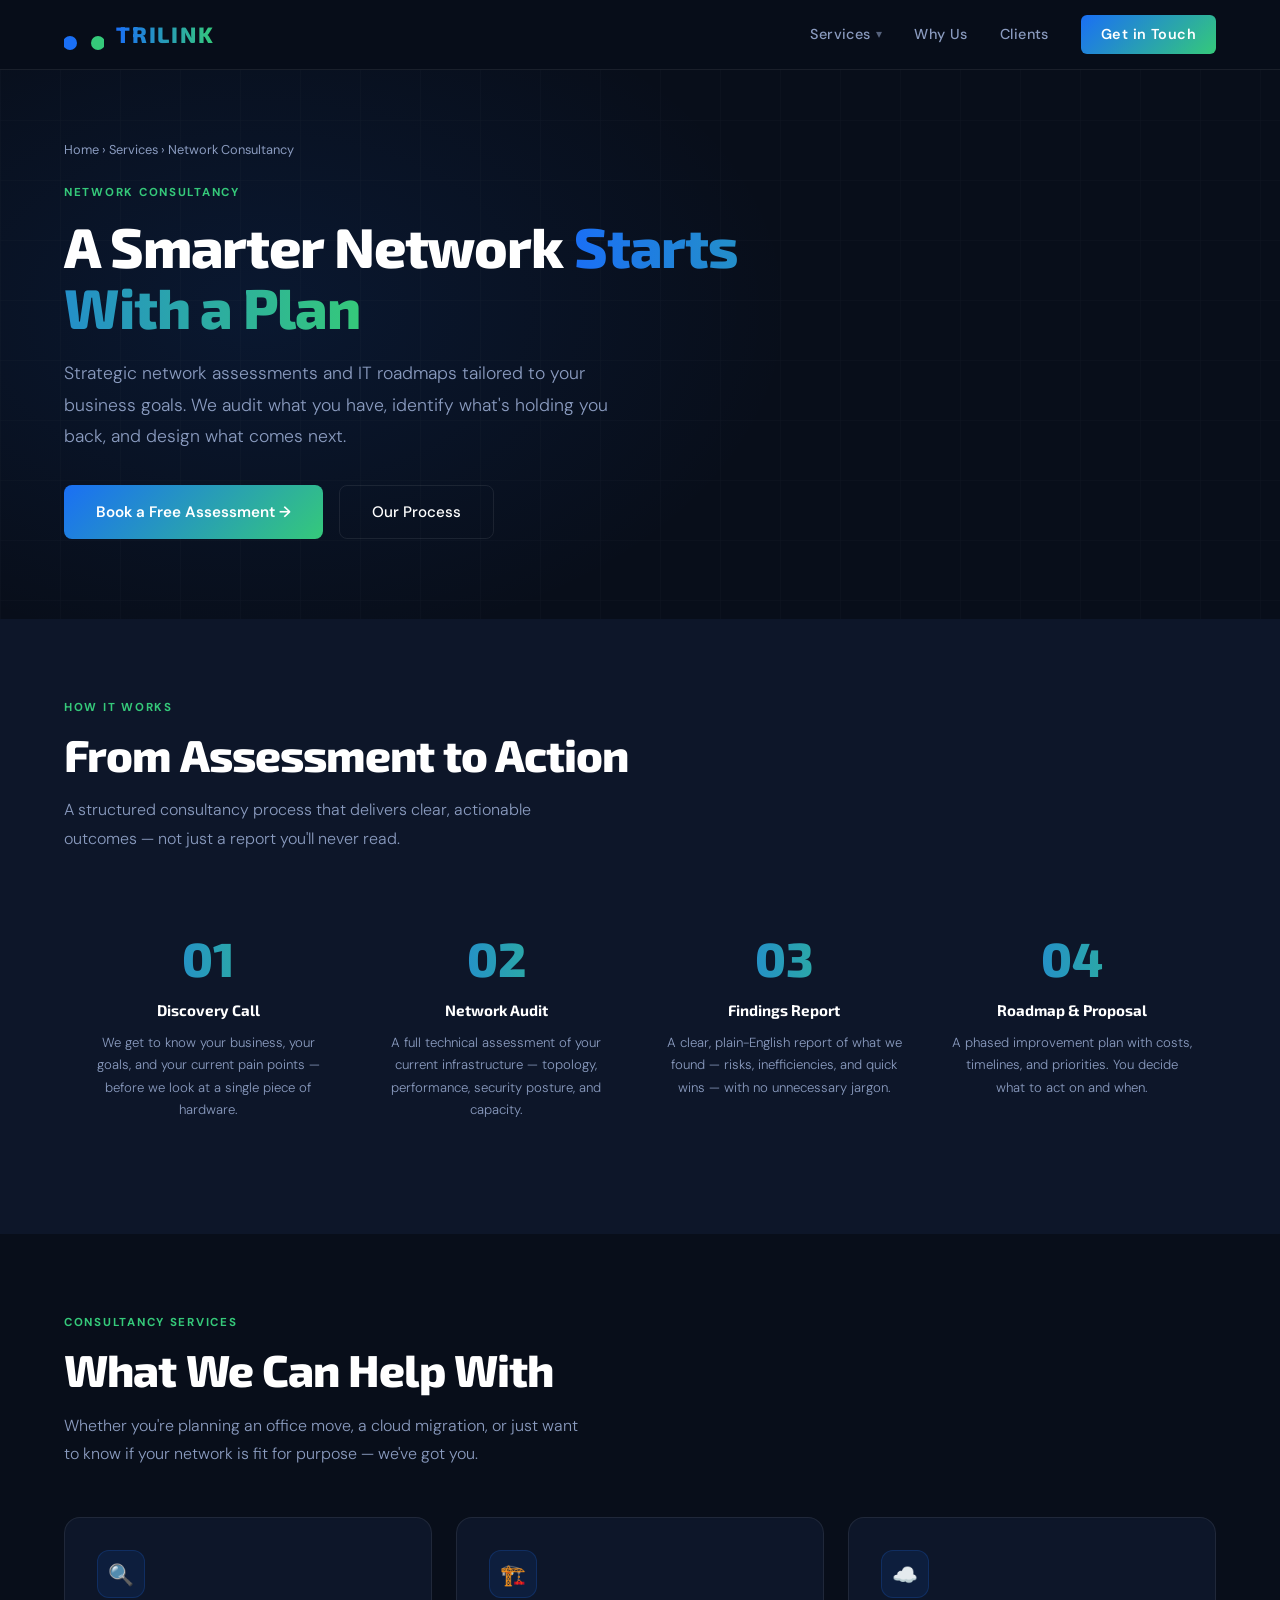
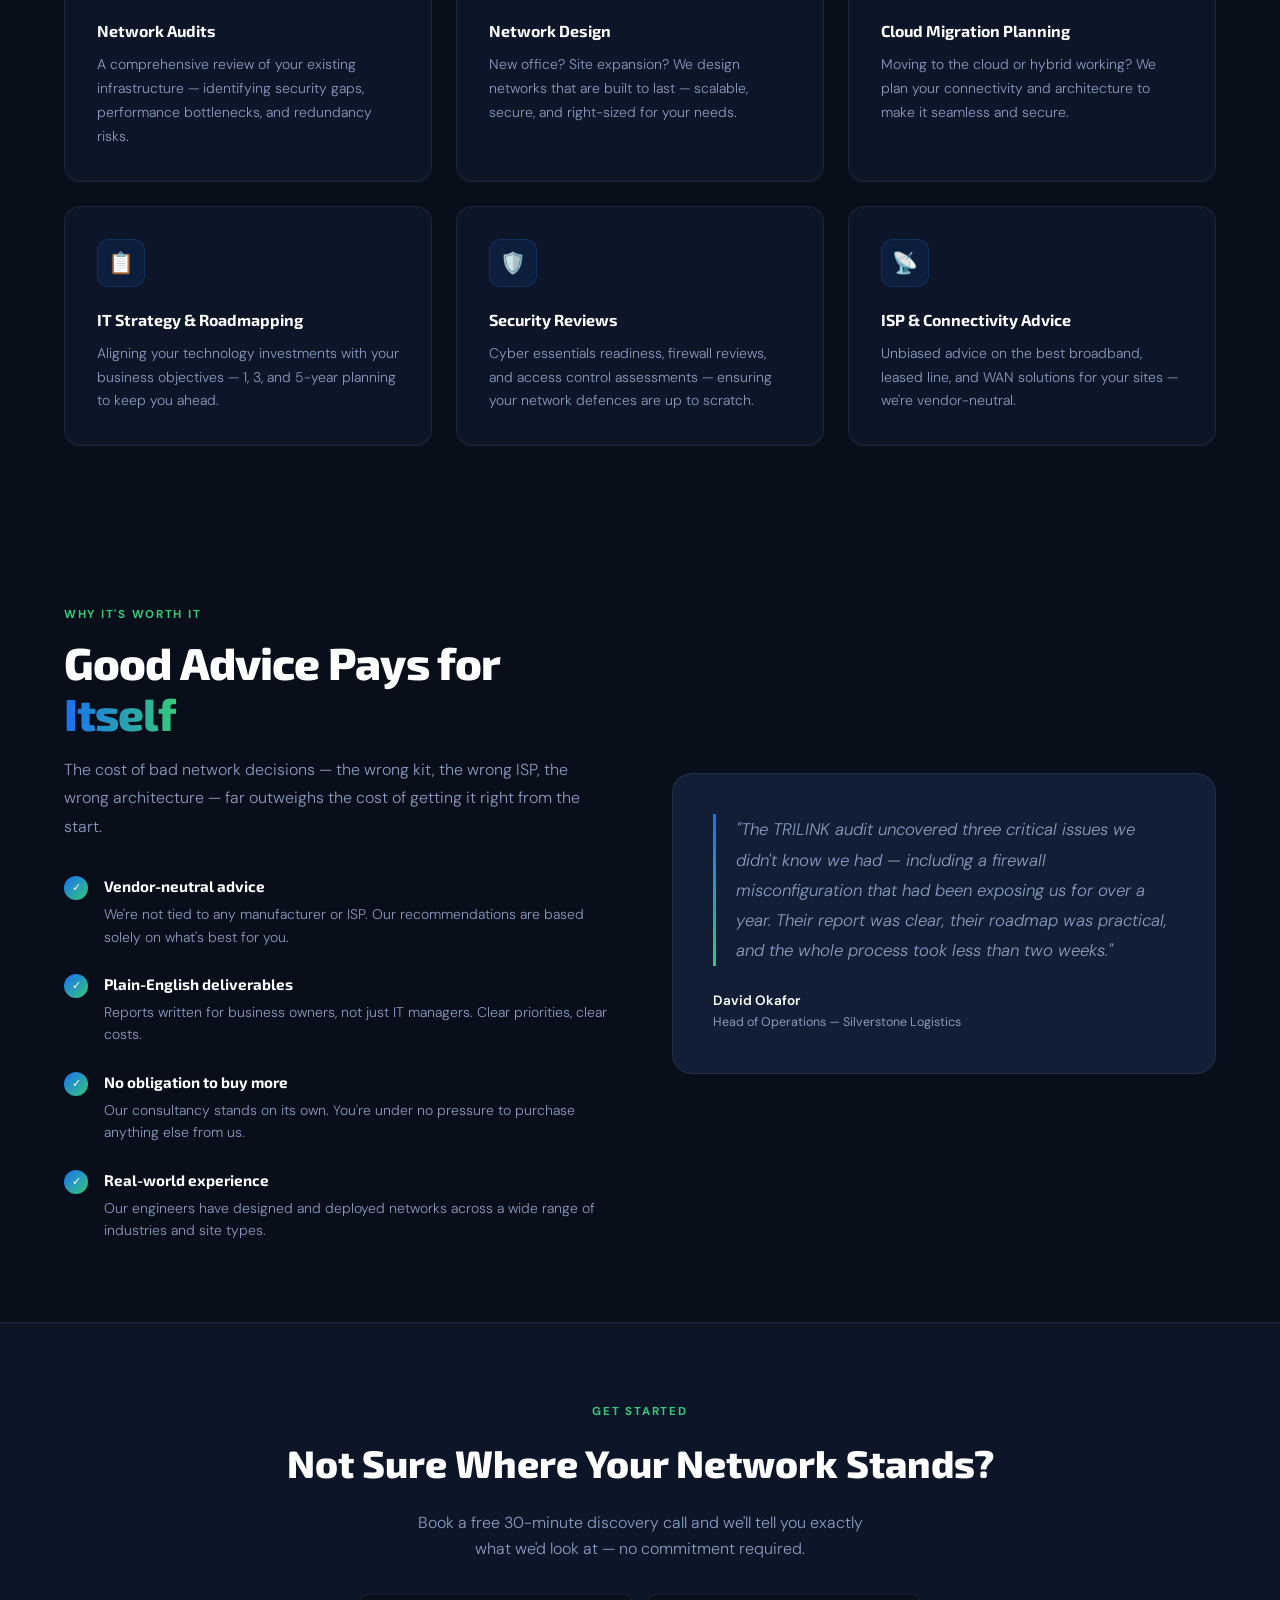
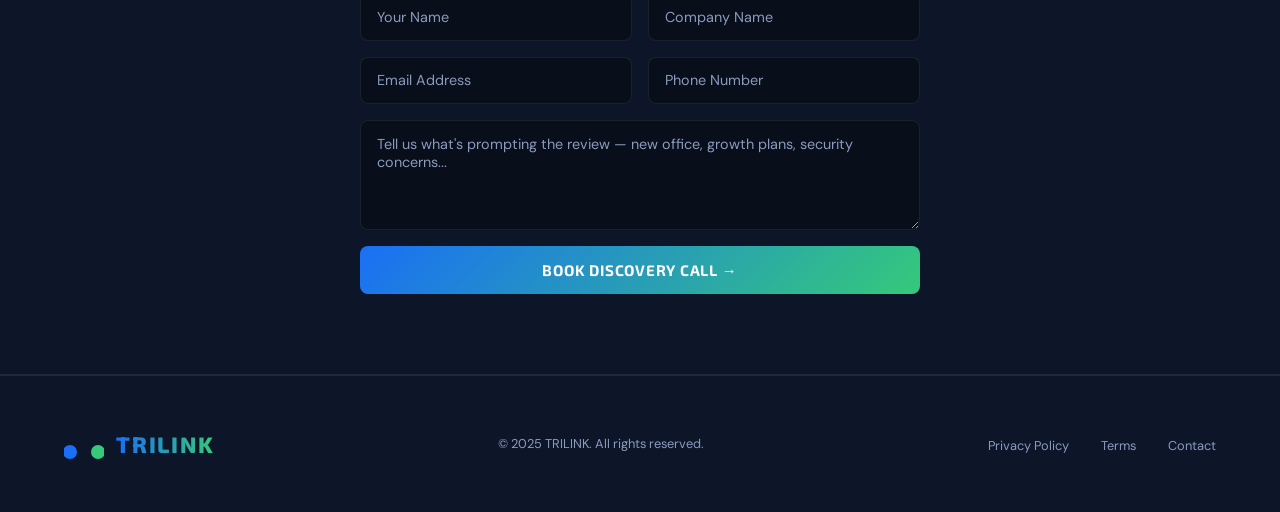
==== commit 77d2a066: "Add files via upload" ====
--- a/consultancy.html
+++ b/consultancy.html
@@ -53,6 +53,31 @@
   .submit-btn { background: var(--grad); color: var(--white); border: none; padding: 0.95rem 2rem; border-radius: 8px; font-family: 'Exo 2', sans-serif; font-weight: 700; font-size: 0.95rem; letter-spacing: 0.05em; cursor: pointer; text-transform: uppercase; transition: opacity 0.2s; }
   .submit-btn:hover { opacity: 0.9; }
   @media (max-width: 768px) { .benefits-grid { grid-template-columns: 1fr; } .form-row { grid-template-columns: 1fr; } }
+
+  @media (max-width: 768px) {
+    .nav-links { display: none; }
+    .nav-links.mobile-open { display: flex; flex-direction: column; gap: 0; position: absolute; top: 70px; left: 0; right: 0; background: rgba(8,14,26,0.98); backdrop-filter: blur(12px); border-bottom: 1px solid var(--border); padding: 1rem 0; }
+    .nav-links.mobile-open > li { border-bottom: 1px solid var(--border); }
+    .nav-links.mobile-open > li:last-child { border-bottom: none; }
+    .nav-links.mobile-open a { padding: 0.9rem 5%; color: var(--white) !important; font-size: 1rem; }
+    .nav-links.mobile-open .nav-cta { background: none; padding: 0.9rem 5%; border-radius: 0; color: var(--green) !important; }
+    .nav-links.mobile-open .has-dropdown > a { justify-content: space-between; }
+    .nav-links.mobile-open .dropdown { display: none; position: static; padding: 0; box-shadow: none; border: none; background: transparent; min-width: unset; }
+    .nav-links.mobile-open .dropdown.mobile-open { display: flex; flex-direction: column; background: var(--navy3); }
+    .nav-links.mobile-open .dropdown a { padding: 0.75rem 5% 0.75rem 8%; font-size: 0.875rem; border-radius: 0; }
+    .nav-links.mobile-open .dropdown .dropdown-divider { display: none; }
+    .hamburger { display: flex; flex-direction: column; gap: 5px; cursor: pointer; padding: 8px; background: none; border: none; }
+    .hamburger span { display: block; width: 24px; height: 2px; background: var(--white); border-radius: 2px; transition: all 0.3s; }
+    .hamburger.open span:nth-child(1) { transform: translateY(7px) rotate(45deg); }
+    .hamburger.open span:nth-child(2) { opacity: 0; }
+    .hamburger.open span:nth-child(3) { transform: translateY(-7px) rotate(-45deg); }
+    .benefits-grid { grid-template-columns: 1fr; }
+    .form-row { grid-template-columns: 1fr; }
+  }
+  @media (min-width: 769px) {
+    .hamburger { display: none; }
+  }
+
 </style>
 </head>
 <body>
@@ -246,6 +271,7 @@
     </ul>
   </div>
 </footer>
+
 <script>
   const hamburger = document.getElementById('hamburger');
   const navLinks = document.getElementById('nav-links');
@@ -270,8 +296,8 @@
 
   if (navLinks) {
     navLinks.querySelectorAll('a').forEach(link => {
-      link.addEventListener('click', (e) => {
-        if (window.innerWidth <= 768 && !link.closest('.has-dropdown > a')) {
+      link.addEventListener('click', () => {
+        if (window.innerWidth <= 768 && !link.parentElement.classList.contains('has-dropdown')) {
           hamburger.classList.remove('open');
           navLinks.classList.remove('mobile-open');
         }
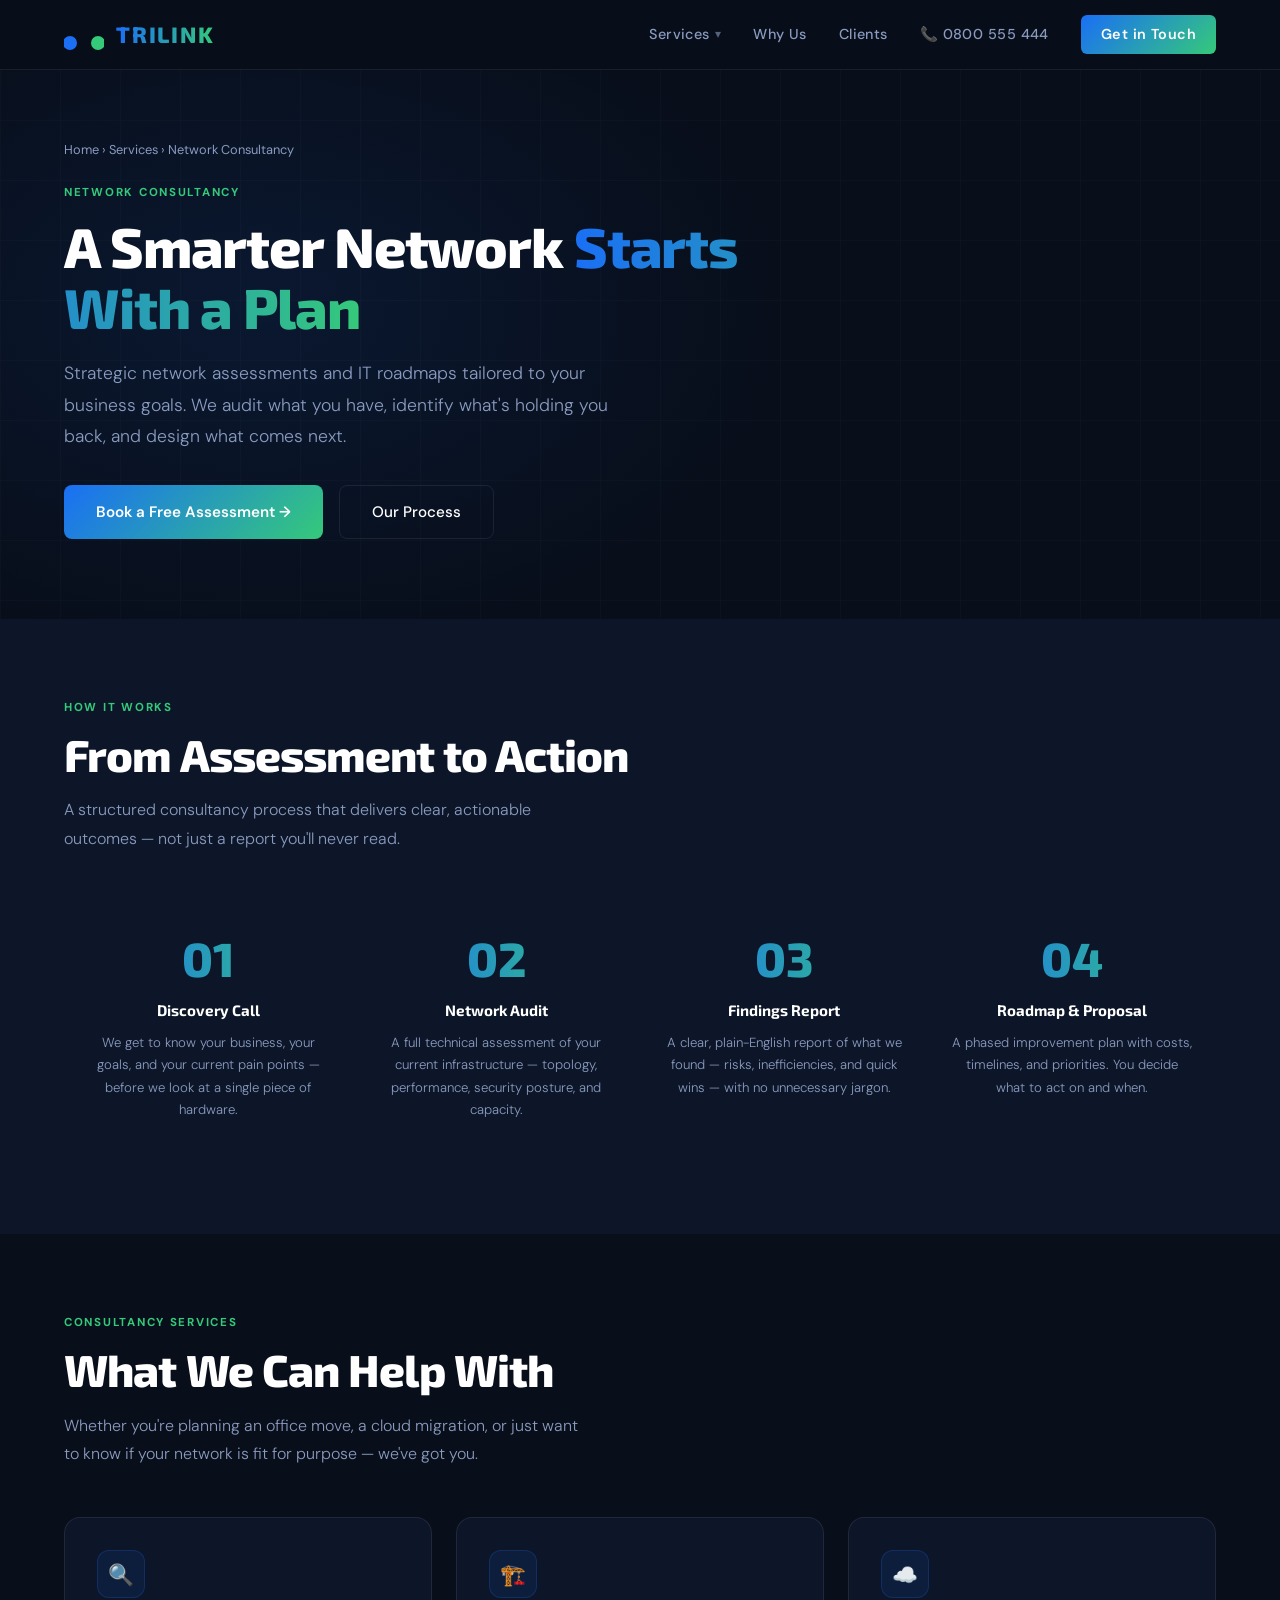
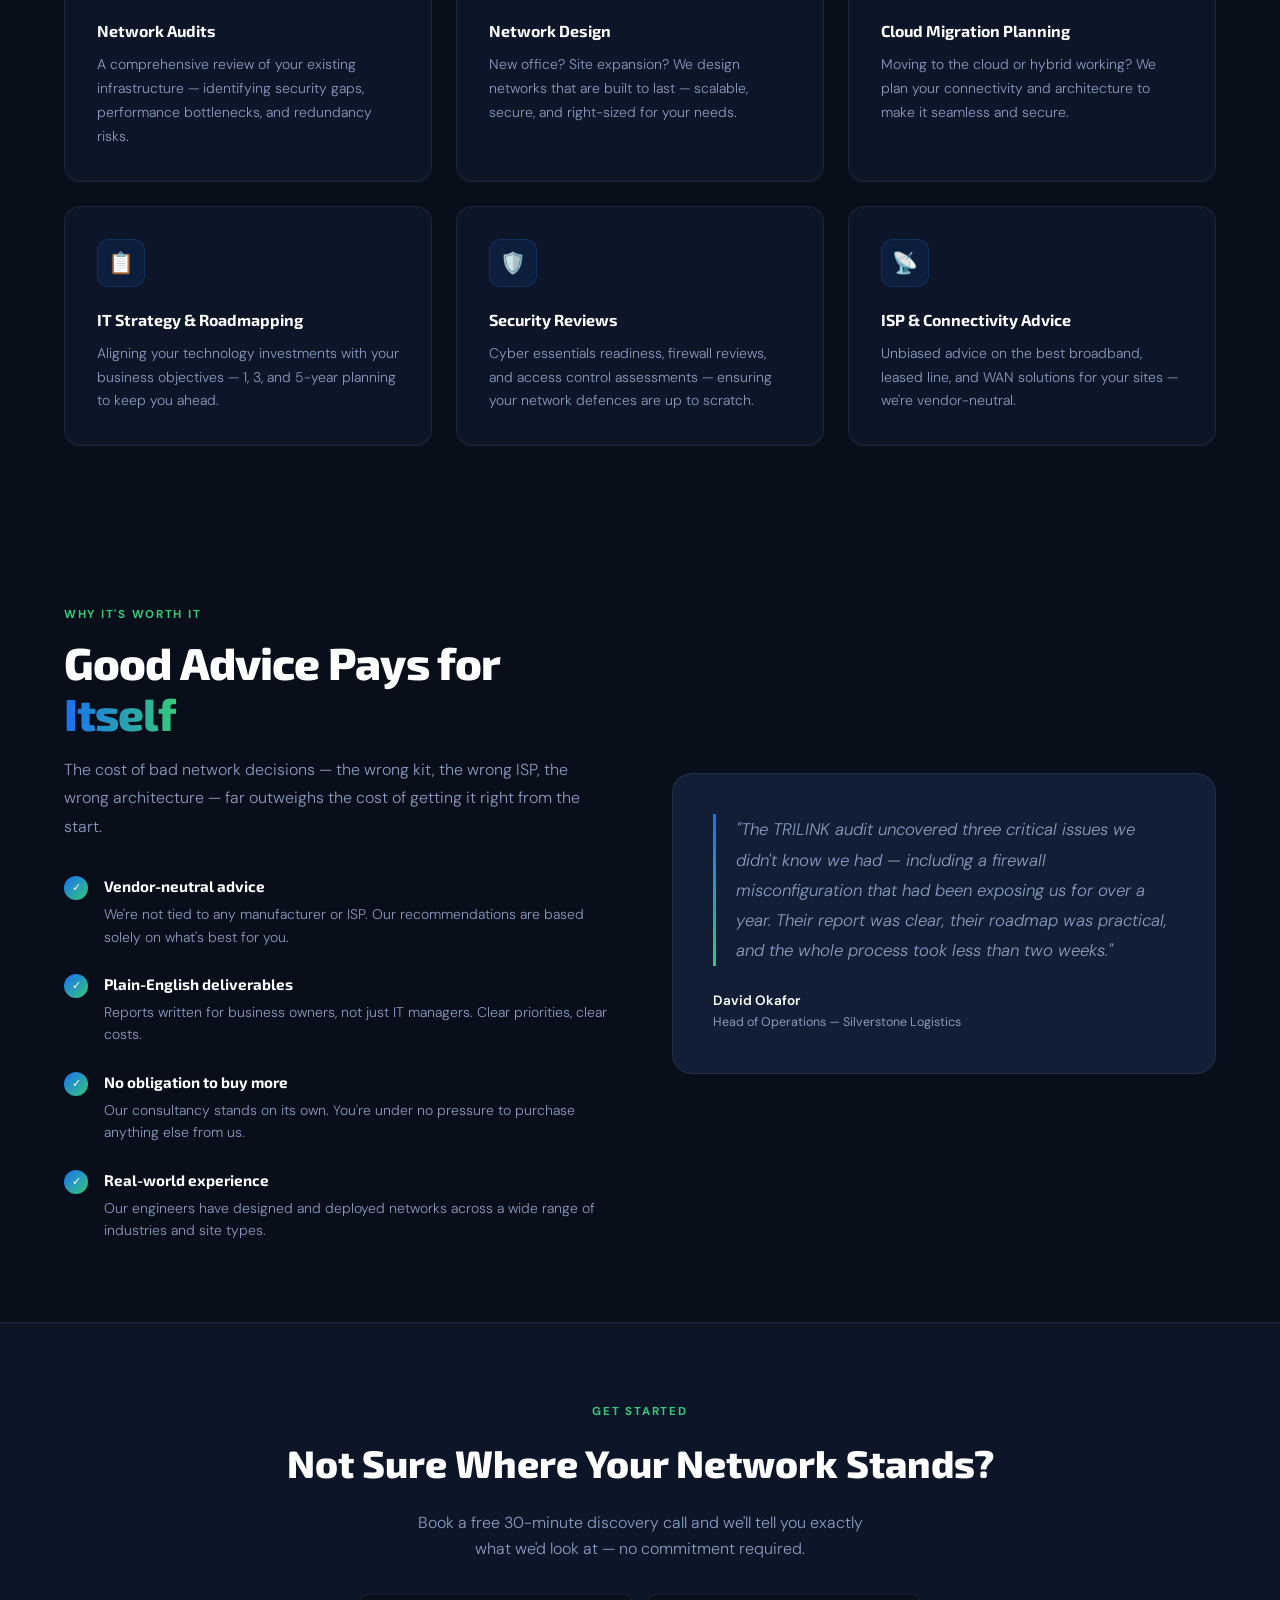
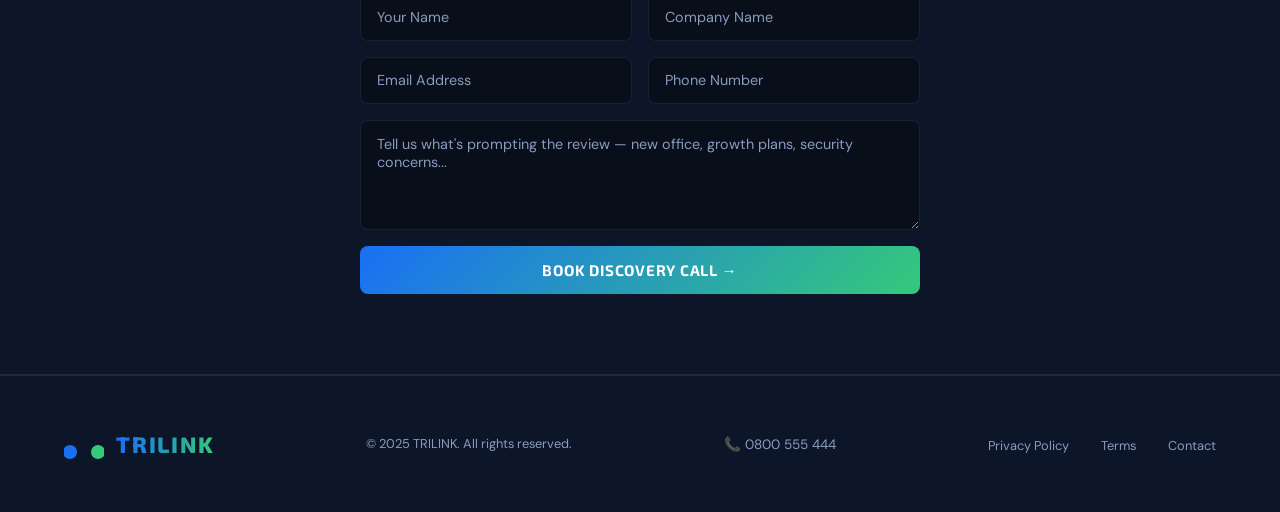
==== commit 65e06e70: "Add files via upload" ====
--- a/consultancy.html
+++ b/consultancy.html
@@ -102,15 +102,15 @@
       <a href="#">Services</a>
       <div class="dropdown">
         <a href="managed-networks.html"><span class="dd-icon">🌐</span> Managed Networks</a>
+        <a href="hmo-internet.html"><span class="dd-icon">🏠</span> HMO / Landlord Internet</a>
+        <a href="helpdesk.html"><span class="dd-icon">🖥️</span> IT Helpdesk &amp; Support</a>
         <a href="monitoring.html"><span class="dd-icon">📡</span> 24/7 Monitoring</a>
-        <a href="helpdesk.html"><span class="dd-icon">🖥️</span> IT Helpdesk &amp; Support</a>
         <a href="consultancy.html"><span class="dd-icon">📊</span> Network Consultancy</a>
-        <div class="dropdown-divider"></div>
-        <a href="hmo-internet.html"><span class="dd-icon">🏠</span> HMO / Landlord Internet</a>
       </div>
     </li>
     <li><a href="index.html#why">Why Us</a></li>
     <li><a href="index.html#testimonials">Clients</a></li>
+    <li><a href="tel:08005554444" class="nav-phone">📞 0800 555 444</a></li>
     <li><a href="index.html#contact" class="nav-cta">Get in Touch</a></li>
   </ul>
 </nav>
@@ -264,6 +264,7 @@
       <span class="logo-text">TRILINK</span>
     </a>
     <div class="footer-copy">© 2025 TRILINK. All rights reserved.</div>
+    <a href="tel:08005554444" class="footer-phone">📞 0800 555 444</a>
     <ul class="footer-links">
       <li><a href="#">Privacy Policy</a></li>
       <li><a href="#">Terms</a></li>
--- a/shared.css
+++ b/shared.css
@@ -79,6 +79,19 @@
   font-weight: 600 !important;
 }
 
+.nav-phone {
+  color: var(--muted);
+  text-decoration: none;
+  font-size: 0.9rem;
+  font-weight: 600;
+  display: flex;
+  align-items: center;
+  gap: 6px;
+  transition: color 0.2s;
+}
+
+.nav-phone:hover { color: var(--white); }
+
 /* DROPDOWN */
 .has-dropdown > a::after {
   content: '▾';
@@ -88,12 +101,12 @@
 
 .dropdown {
   display: none;
-  position: absolute; top: calc(100% + 16px); left: -16px;
+  position: absolute; top: 100%; left: -16px;
   background: var(--navy2);
   border: 1px solid var(--border);
   border-radius: 12px;
   min-width: 230px;
-  padding: 8px;
+  padding: 16px 8px 8px 8px;
   box-shadow: 0 20px 60px rgba(0,0,0,0.4);
 }
 
@@ -188,6 +201,8 @@
   flex-wrap: wrap; gap: 2rem;
 }
 .footer-copy { font-size: 0.8rem; color: var(--muted); }
+.footer-phone { font-size: 0.85rem; color: var(--muted); text-decoration: none; transition: color 0.2s; }
+.footer-phone:hover { color: var(--white); }
 .footer-links { display: flex; gap: 2rem; list-style: none; }
 .footer-links a { font-size: 0.8rem; color: var(--muted); text-decoration: none; transition: color 0.2s; }
 .footer-links a:hover { color: var(--white); }
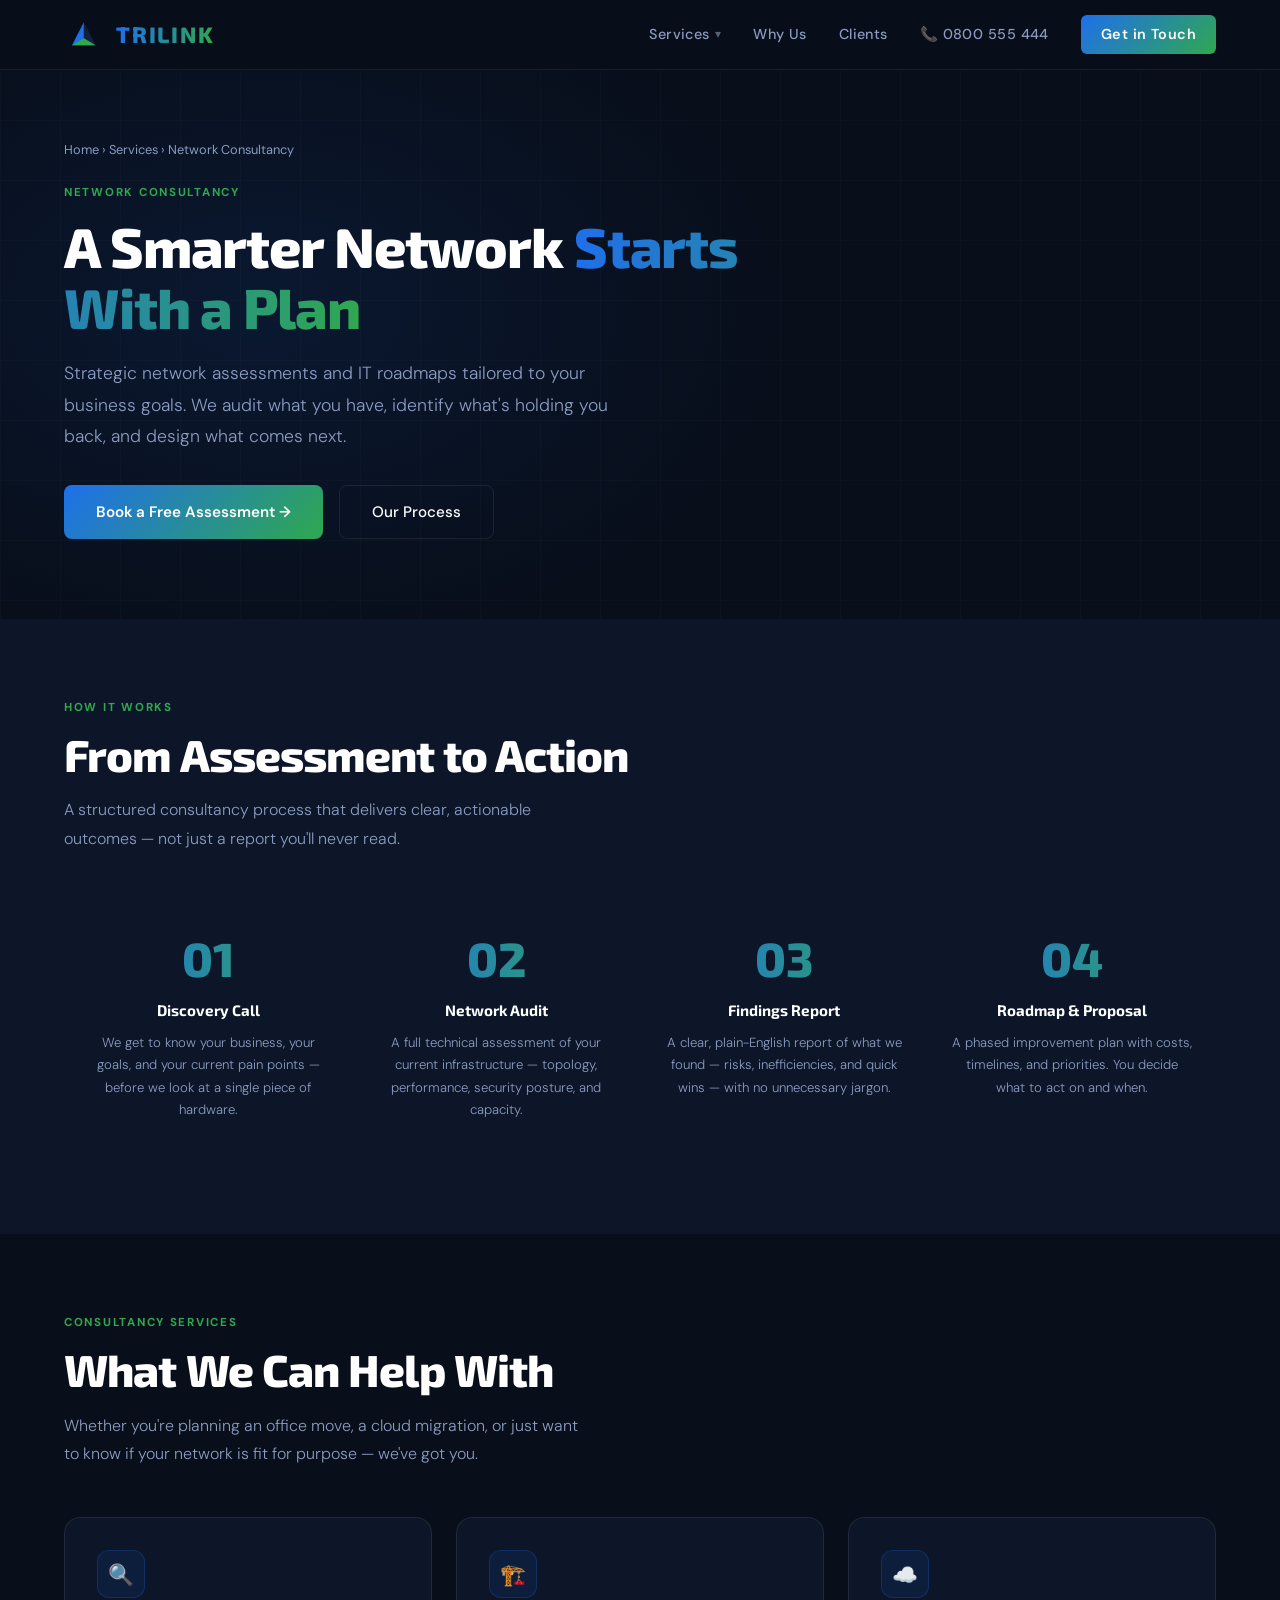
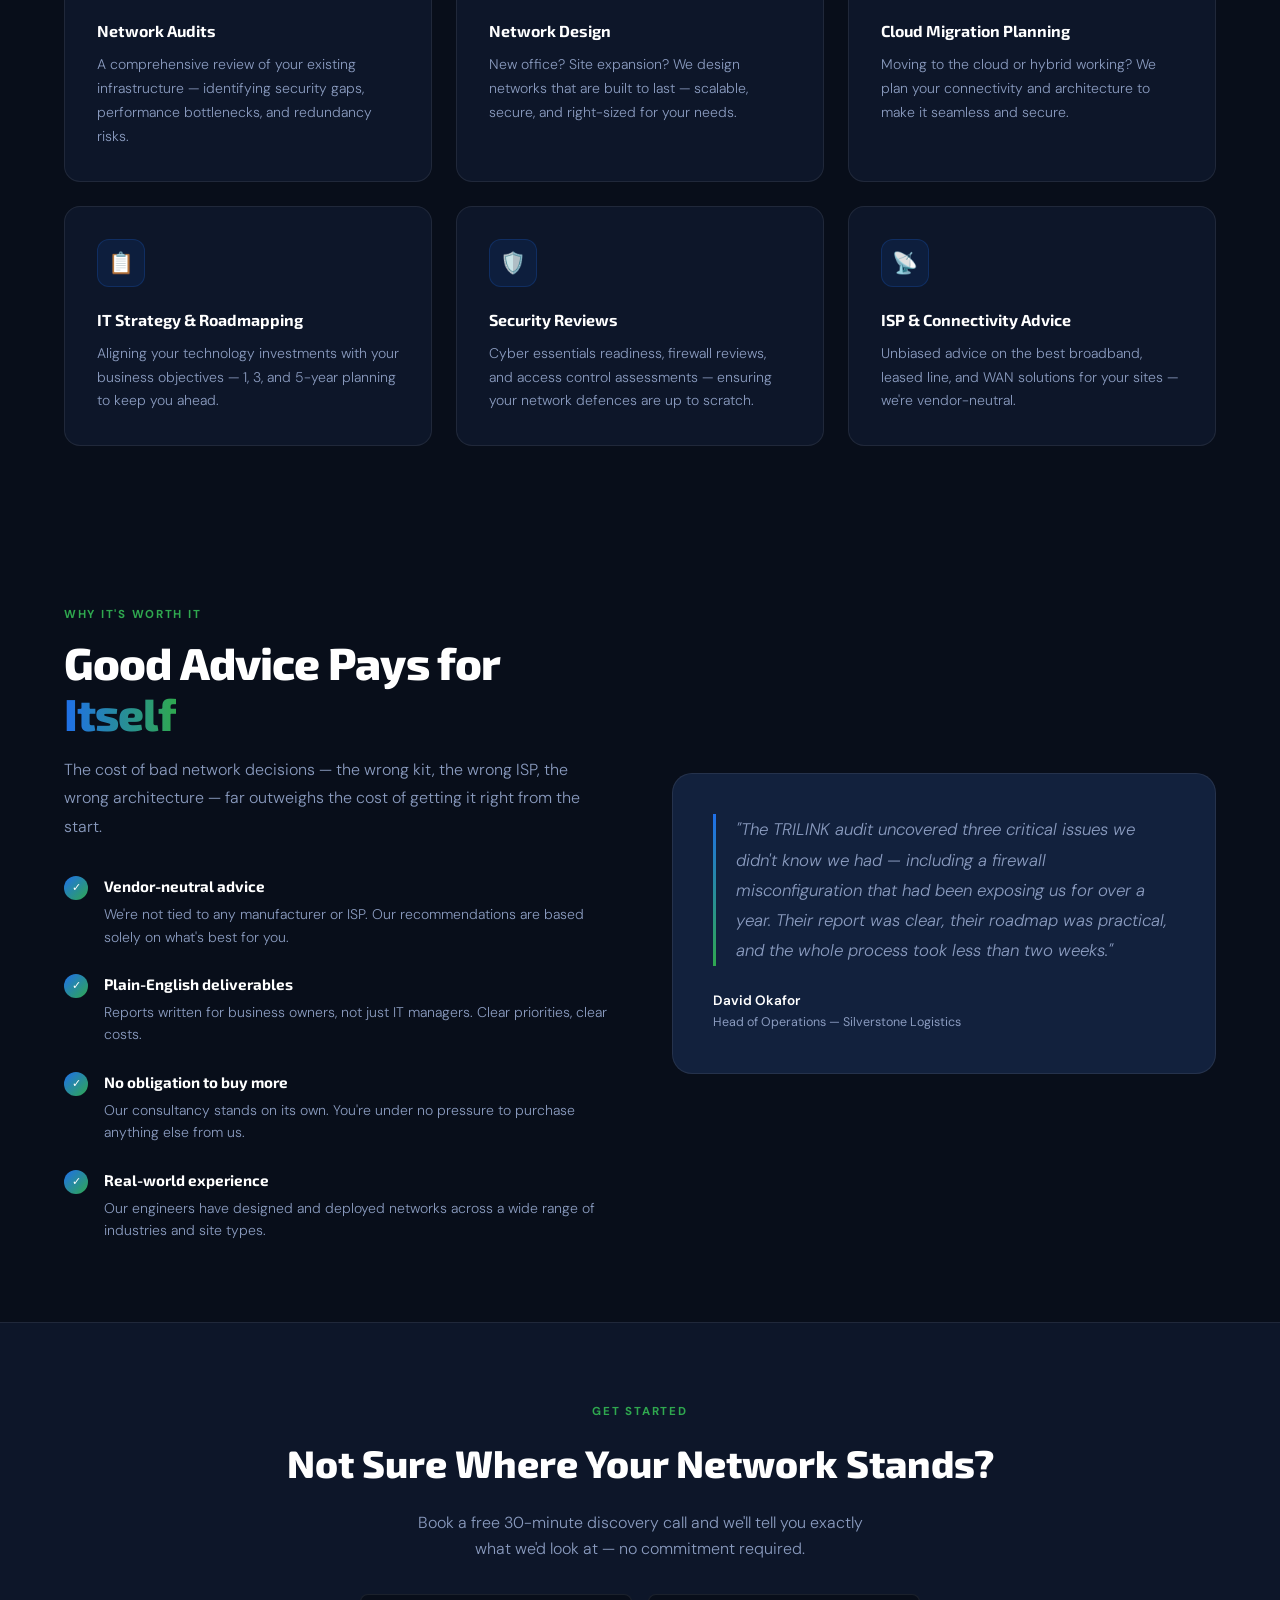
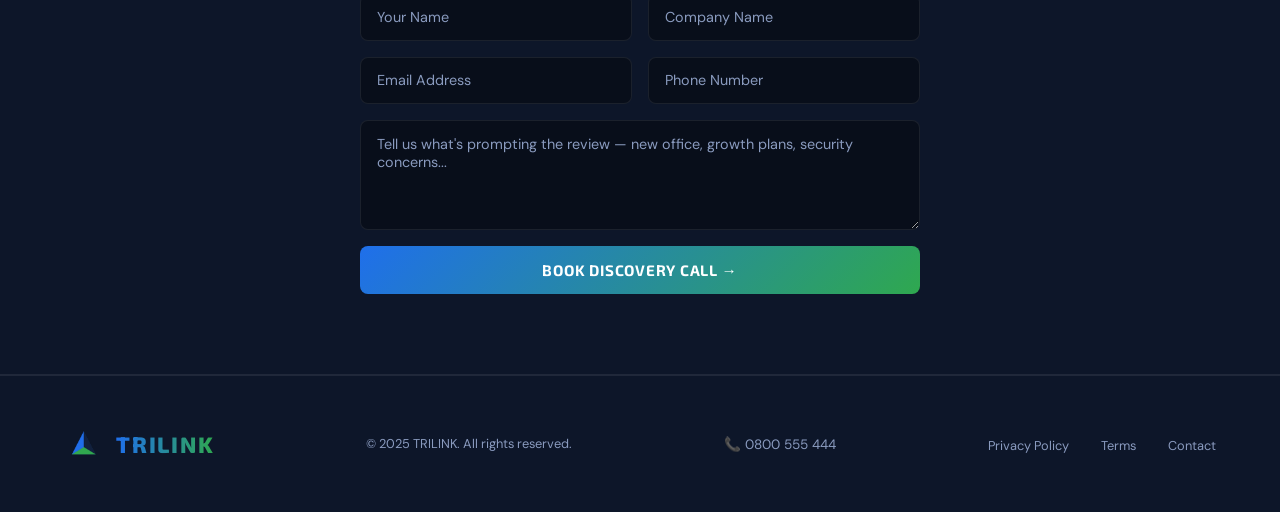
==== commit 09fb35b7: "Add files via upload" ====
--- a/consultancy.html
+++ b/consultancy.html
@@ -4,6 +4,8 @@
 <meta charset="UTF-8">
 <meta name="viewport" content="width=device-width, initial-scale=1.0">
 <title>Network Consultancy – TRILINK</title>
+<link rel="icon" type="image/png" sizes="32x32" href="trilink-mark-32.png">
+<link rel="icon" type="image/png" sizes="16x16" href="trilink-mark-16.png">
 <link rel="preconnect" href="https://fonts.googleapis.com">
 <link href="https://fonts.googleapis.com/css2?family=Exo+2:wght@300;400;600;700;800&family=DM+Sans:wght@300;400;500&display=swap" rel="stylesheet">
 <link rel="stylesheet" href="shared.css">
@@ -38,7 +40,7 @@
   .benefit-item h4 { font-size: 0.95rem; font-weight: 700; margin-bottom: 0.3rem; }
   .benefit-item p { font-size: 0.875rem; color: var(--muted); line-height: 1.6; font-weight: 300; }
   .quote-panel { background: var(--navy3); border: 1px solid var(--border); border-radius: 20px; padding: 2.5rem; }
-  .quote-text { font-size: 1.05rem; line-height: 1.8; color: var(--muted); font-style: italic; font-weight: 300; margin-bottom: 1.5rem; border-left: 3px solid; border-image: linear-gradient(to bottom, #1a6ff5, #35c97a) 1; padding-left: 1.25rem; }
+  .quote-text { font-size: 1.05rem; line-height: 1.8; color: var(--muted); font-style: italic; font-weight: 300; margin-bottom: 1.5rem; border-left: 3px solid; border-image: linear-gradient(to bottom, #1F6FEB, #2FA84F) 1; padding-left: 1.25rem; }
   .quote-author { font-size: 0.85rem; font-weight: 600; }
   .quote-role { font-size: 0.78rem; color: var(--muted); margin-top: 2px; }
   .cta-band { background: var(--navy2); border-top: 1px solid var(--border); border-bottom: 1px solid var(--border); padding: 80px 5%; text-align: center; }
@@ -84,15 +86,7 @@
 <nav>
   <a href="index.html" class="logo">
     <div class="logo-mark">
-      <svg viewBox="0 0 40 40" fill="none" xmlns="http://www.w3.org/2000/svg">
-        <defs><linearGradient id="lg" x1="0" y1="0" x2="40" y2="40" gradientUnits="userSpaceOnUse"><stop offset="0%" stop-color="#1a6ff5"/><stop offset="100%" stop-color="#35c97a"/></linearGradient></defs>
-        <path d="M 13,-32 A 40,40 0 0,1 34.5,20" fill="none" stroke="#1a6ff5" stroke-width="5.5" stroke-linecap="round" transform="translate(20,20)"/>
-        <path d="M 28,20 A 40,40 0 0,1 -28,20" fill="none" stroke="#35c97a" stroke-width="5.5" stroke-linecap="round" transform="translate(20,20)"/>
-        <path d="M -34.5,20 A 40,40 0 0,1 -13,-32" fill="none" stroke="#1a8af0" stroke-width="5.5" stroke-linecap="round" transform="translate(20,20)"/>
-        <circle cx="20" cy="-12" r="7" fill="#1a6ff5" transform="translate(0,0)"/>
-        <circle cx="34" cy="28" r="7" fill="#35c97a" transform="translate(0,0)"/>
-        <circle cx="6" cy="28" r="7" fill="#1a6ff5" transform="translate(0,0)"/>
-      </svg>
+      <img src="trilink-mark-nav.png" alt="TriLink">
     </div>
     <span class="logo-text">TRILINK</span>
   </a>
@@ -251,15 +245,7 @@
   <div class="footer-inner">
     <a href="index.html" class="logo">
       <div class="logo-mark">
-        <svg viewBox="0 0 40 40" fill="none" xmlns="http://www.w3.org/2000/svg">
-          <defs><linearGradient id="lg2" x1="0" y1="0" x2="40" y2="40" gradientUnits="userSpaceOnUse"><stop offset="0%" stop-color="#1a6ff5"/><stop offset="100%" stop-color="#35c97a"/></linearGradient></defs>
-          <path d="M 13,-32 A 40,40 0 0,1 34.5,20" fill="none" stroke="#1a6ff5" stroke-width="5.5" stroke-linecap="round" transform="translate(20,20)"/>
-          <path d="M 28,20 A 40,40 0 0,1 -28,20" fill="none" stroke="#35c97a" stroke-width="5.5" stroke-linecap="round" transform="translate(20,20)"/>
-          <path d="M -34.5,20 A 40,40 0 0,1 -13,-32" fill="none" stroke="#1a8af0" stroke-width="5.5" stroke-linecap="round" transform="translate(20,20)"/>
-          <circle cx="20" cy="-12" r="7" fill="#1a6ff5" transform="translate(0,0)"/>
-          <circle cx="34" cy="28" r="7" fill="#35c97a" transform="translate(0,0)"/>
-          <circle cx="6" cy="28" r="7" fill="#1a6ff5" transform="translate(0,0)"/>
-        </svg>
+        <img src="trilink-mark-nav.png" alt="TriLink">
       </div>
       <span class="logo-text">TRILINK</span>
     </a>
--- a/shared.css
+++ b/shared.css
@@ -5,11 +5,11 @@
 :root {
   --navy: #080e1a;
   --navy2: #0d1629;
-  --navy3: #111e35;
-  --blue: #1a6ff5;
-  --green: #35c97a;
-  --grad: linear-gradient(135deg, #1a6ff5, #35c97a);
-  --grad-text: linear-gradient(90deg, #1a6ff5, #35c97a);
+  --navy3: #12213D;
+  --blue: #1F6FEB;
+  --green: #2FA84F;
+  --grad: linear-gradient(135deg, #1F6FEB, #2FA84F);
+  --grad-text: linear-gradient(90deg, #1F6FEB, #2FA84F);
   --white: #ffffff;
   --muted: #8a9bbf;
   --border: rgba(255,255,255,0.08);
@@ -45,6 +45,7 @@
 
 .logo-mark { width: 40px; height: 40px; }
 .logo-mark svg { width: 100%; height: 100%; }
+.logo-mark img { width: 100%; height: 100%; object-fit: contain; display: block; }
 
 .logo-text {
   font-family: 'Exo 2', sans-serif;
@@ -207,6 +208,3 @@
 .footer-links a { font-size: 0.8rem; color: var(--muted); text-decoration: none; transition: color 0.2s; }
 .footer-links a:hover { color: var(--white); }
 
-@media (max-width: 768px) {
-  .nav-links { display: none; }
-}
